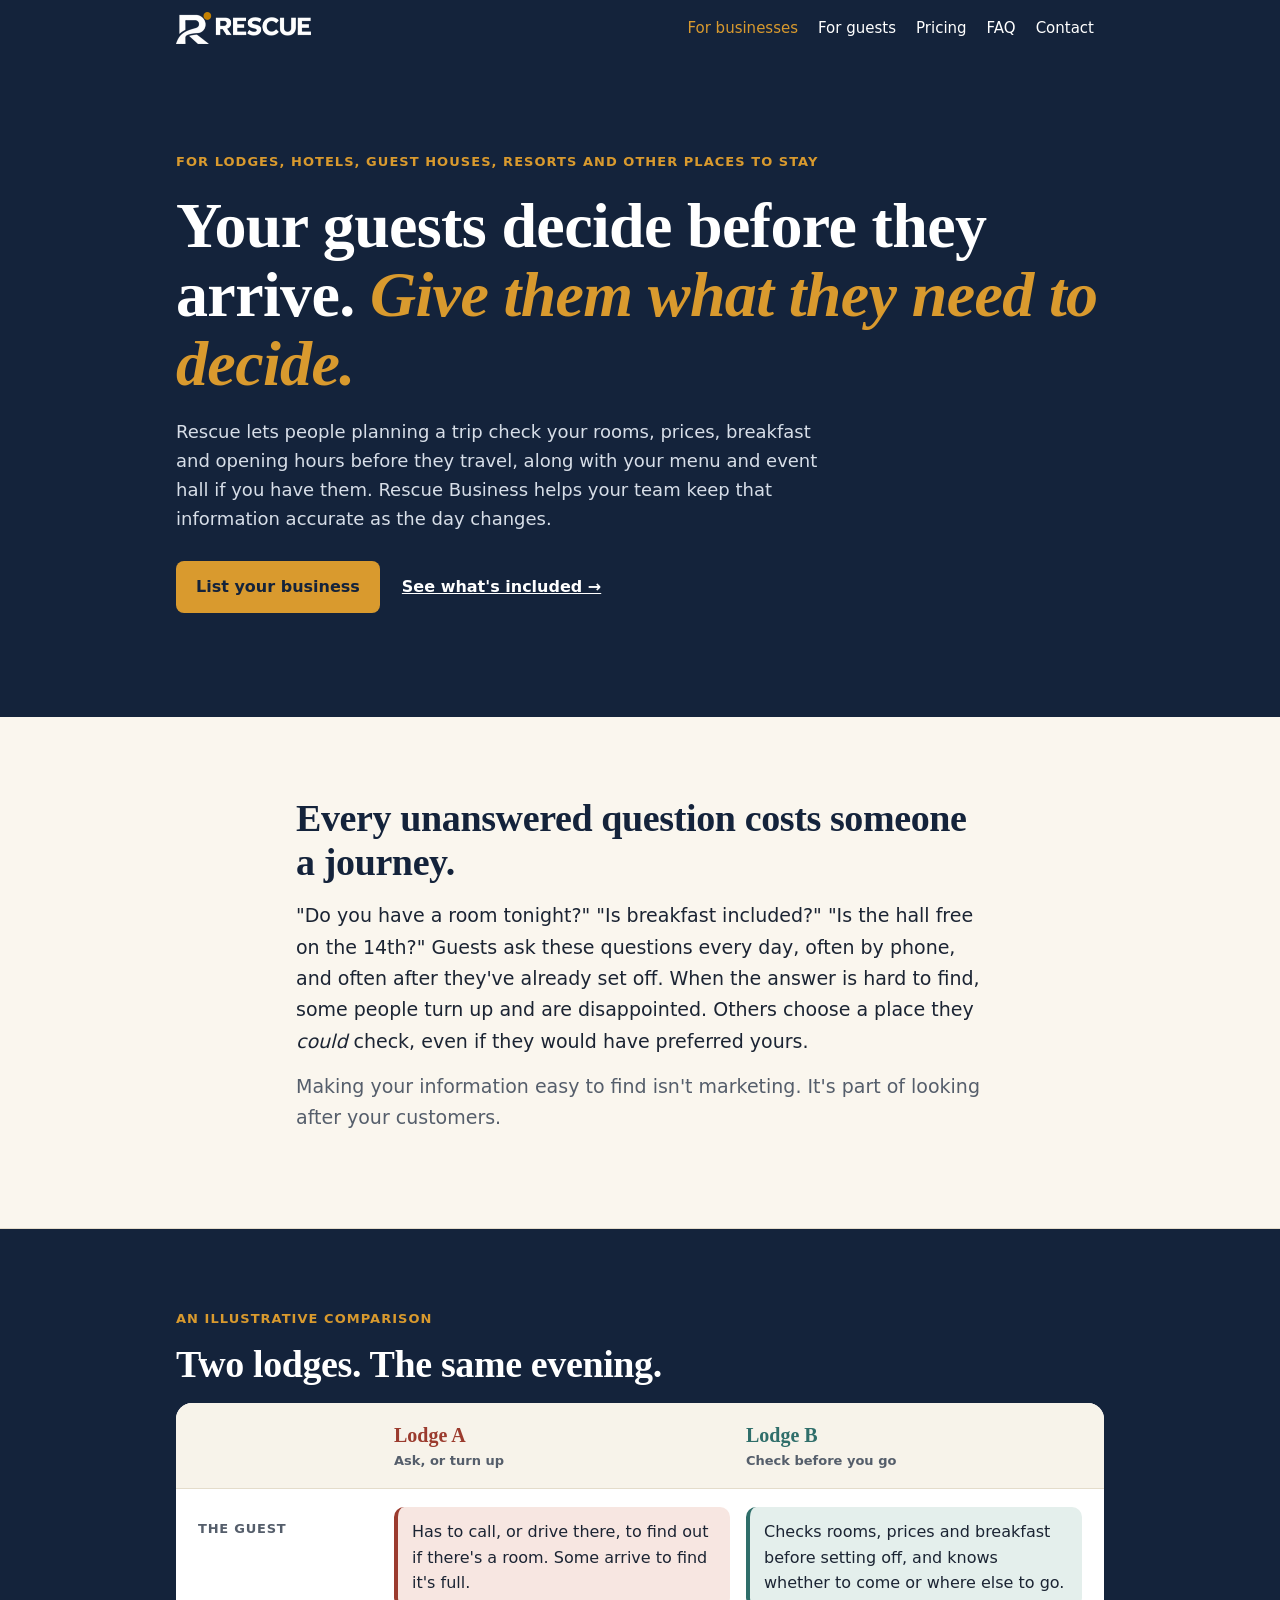
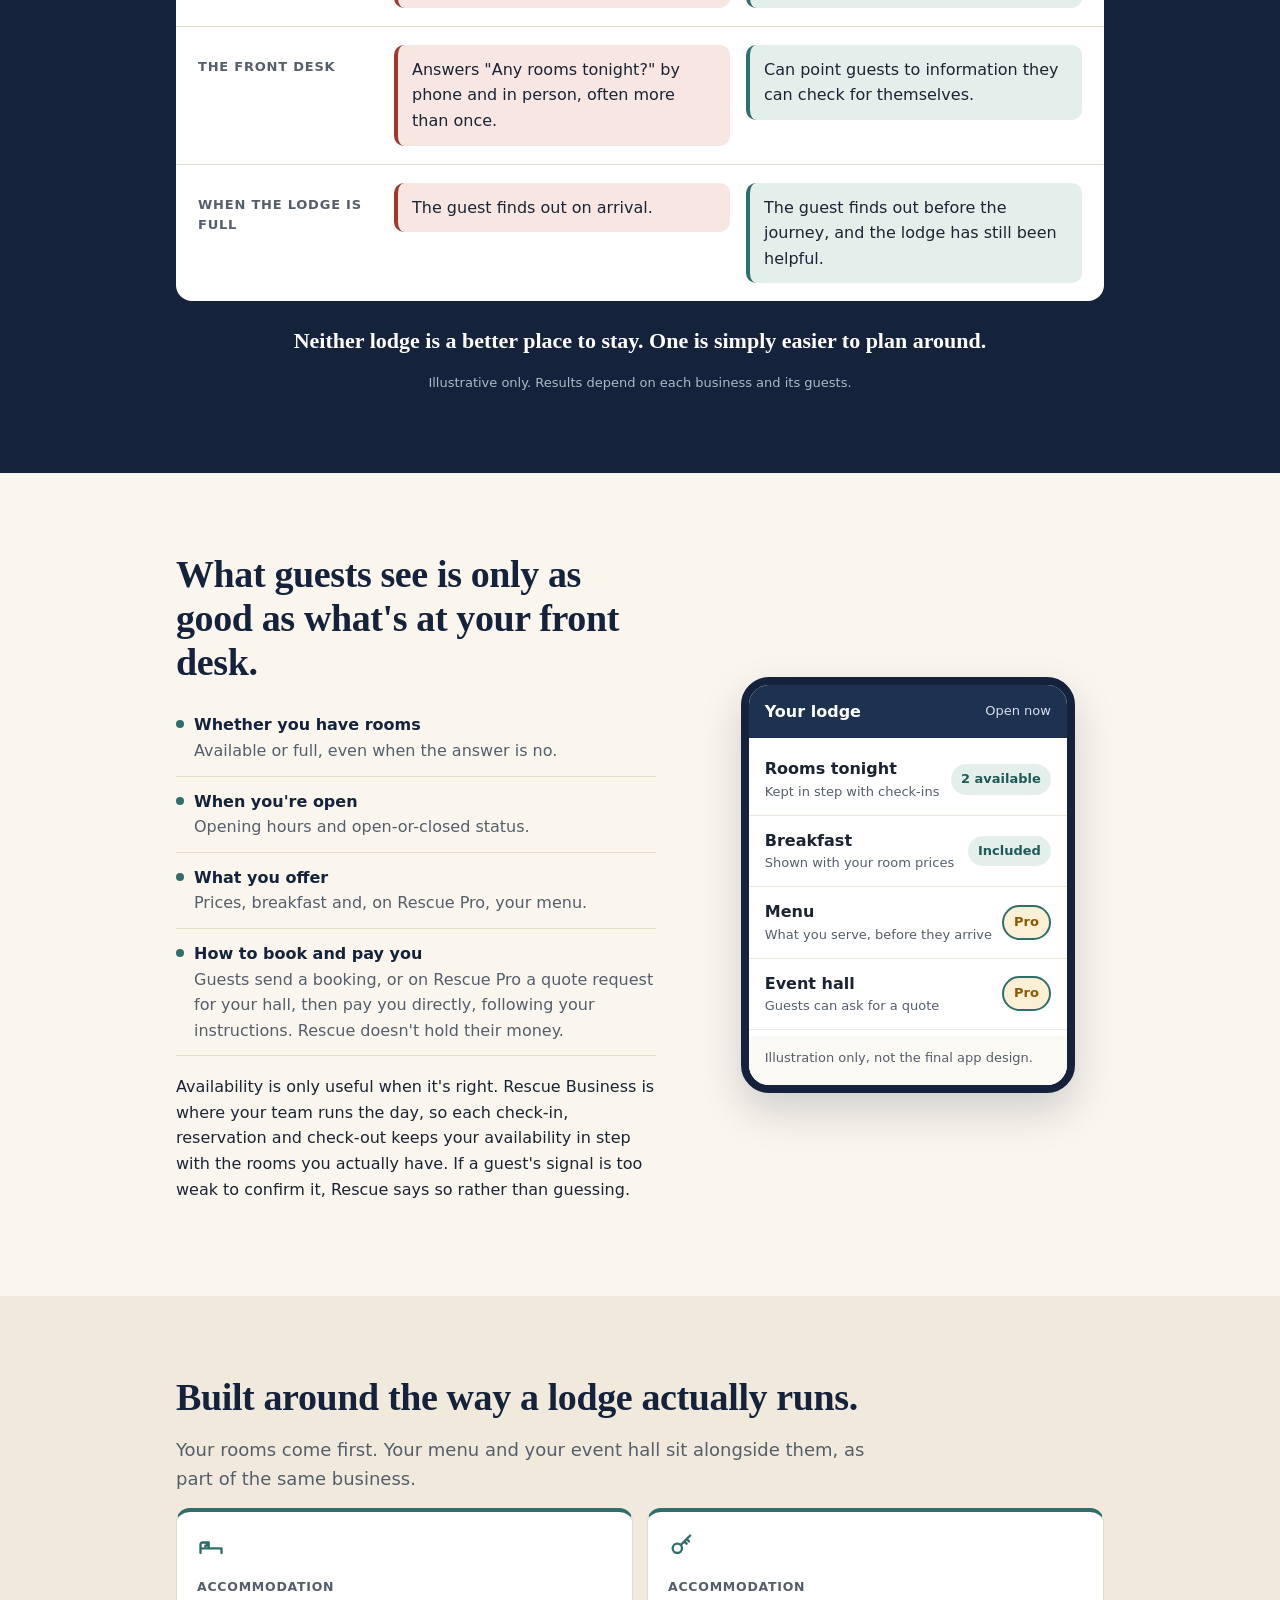
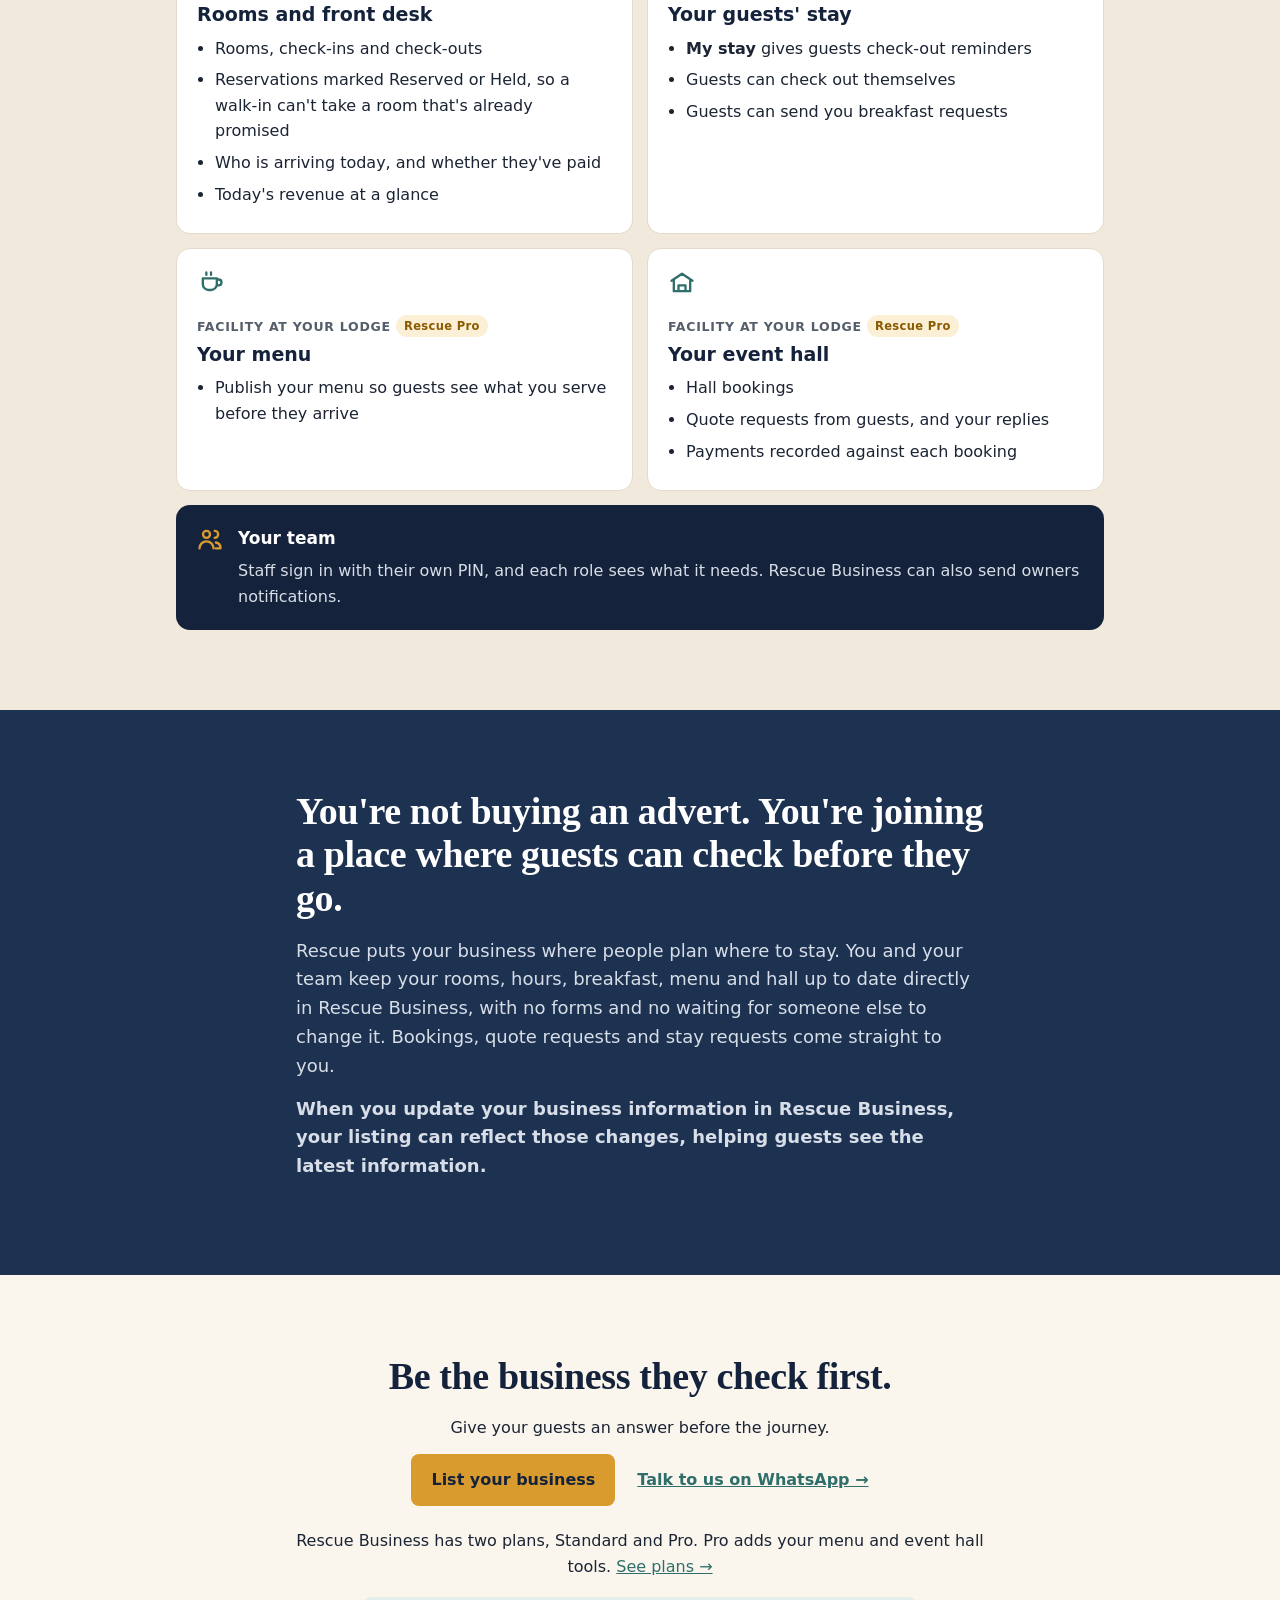
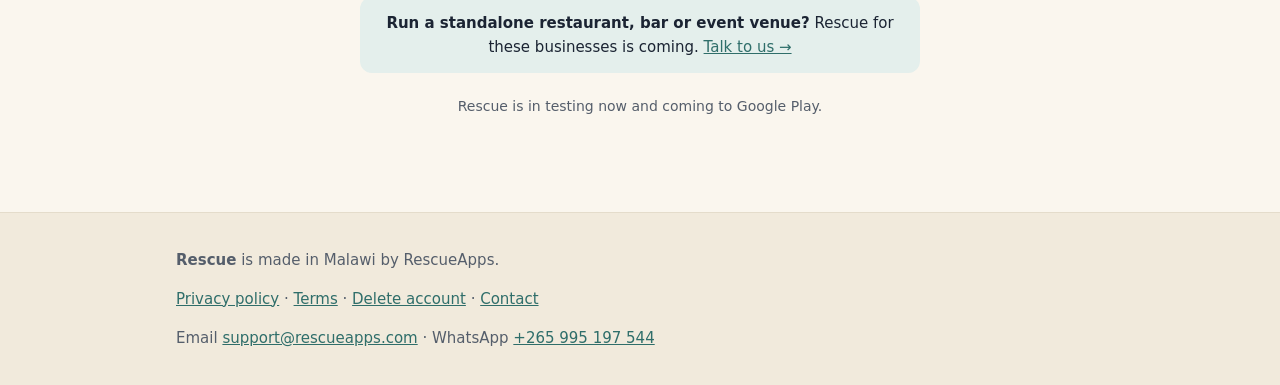
==== businesses/index.html @ adef411a "Rescue website v1" ====
<!doctype html>
<html lang="en">
<head>
<meta charset="utf-8">
<meta name="viewport" content="width=device-width, initial-scale=1">
<title>Rescue Business – For lodges, hotels and places to stay</title>
<meta name="description" content="Let guests check your rooms, prices and breakfast before they travel, and keep it accurate with Rescue Business. For lodges, hotels, guest houses and other places to stay in Malawi.">
<link rel="canonical" href="https://rescueapps.com/businesses/">
<meta name="theme-color" content="#14233B">
<meta property="og:type" content="website">
<meta property="og:site_name" content="Rescue">
<meta property="og:title" content="Rescue Business – For lodges, hotels and places to stay">
<meta property="og:description" content="Let guests check your rooms, prices and breakfast before they travel, and keep it accurate with Rescue Business. For lodges, hotels, guest houses and other places to stay in Malawi.">
<meta property="og:url" content="https://rescueapps.com/businesses/">
<meta property="og:image" content="https://rescueapps.com/assets/og.png">
<link rel="icon" href="/assets/favicon.png" type="image/png" sizes="64x64">
<link rel="apple-touch-icon" href="/assets/apple-touch-icon.png">
<link rel="stylesheet" href="/assets/site.css">
<link rel="stylesheet" href="/assets/home.css">
<link rel="stylesheet" href="/assets/biz.css">
<link rel="stylesheet" href="/assets/pages.css">
<script type="application/ld+json">{"@context":"https://schema.org","@type":"SoftwareApplication","name":"Rescue Business","operatingSystem":"Android","applicationCategory":"BusinessApplication","description":"Run rooms, reservations, restaurant, bar and event bookings for a hospitality business in Malawi.","offers":[{"@type":"Offer","name":"Rescue Standard (Malawi)","price":"60000","priceCurrency":"MWK"},{"@type":"Offer","name":"Rescue Pro (Malawi)","price":"100000","priceCurrency":"MWK"},{"@type":"Offer","name":"Rescue Standard (outside Malawi)","price":"25","priceCurrency":"USD"},{"@type":"Offer","name":"Rescue Pro (outside Malawi)","price":"40","priceCurrency":"USD"}],"publisher":{"@type":"Organization","name":"RescueApps"}}</script>
</head>
<body>
<a class="skip" href="#main">Skip to content</a>
<header class="top"><div class="wrap bar">
<a class="brand" href="/"><img src="/assets/logo-header.webp" width="135" height="32" alt="Rescue – Know before you go"></a>
<nav class="dnav" aria-label="Main"><a href="/businesses/" aria-current="page">For businesses</a><a href="/guests/">For guests</a><a href="/pricing/">Pricing</a><a href="/faq/">FAQ</a><a href="/contact/">Contact</a></nav><details class="menu"><summary>Menu</summary><nav aria-label="Main menu"><a href="/businesses/" aria-current="page">For businesses</a><a href="/guests/">For guests</a><a href="/pricing/">Pricing</a><a href="/faq/">FAQ</a><a href="/contact/">Contact</a></nav></details>
</div></header>
<main id="main">
<section class="x-hero"><div class="wrap">
<p class="x-eyebrow">For lodges, hotels, guest houses, resorts and other places to stay</p>
<h1>Your guests decide before they arrive. <em>Give them what they need to decide.</em></h1>
<p class="x-lead">Rescue lets people planning a trip check your rooms, prices, breakfast and opening hours before they travel, along with your menu and event hall if you have them. Rescue Business helps your team keep that information accurate as the day changes.</p>
<div class="x-ctas"><a class="xb" href="https://wa.me/265995197544?text=Hi%20Rescue%2C%20I%27d%20like%20to%20list%20my%20business.">List your business</a><a class="xl light" href="#run">See what's included →</a></div>
</div></section>

<section class="x-scene"><div class="wrap narrow">
<h2>Every unanswered question costs someone a journey.</h2>
<p>"Do you have a room tonight?" "Is breakfast included?" "Is the hall free on the 14th?" Guests ask these questions every day, often by phone, and often after they've already set off. When the answer is hard to find, some people turn up and are disappointed. Others choose a place they <em>could</em> check, even if they would have preferred yours.</p>
<p class="x-soft">Making your information easy to find isn't marketing. It's part of looking after your customers.</p>
</div></section>

<section class="x-compare b-two"><div class="wrap">
<p class="x-label">An illustrative comparison</p>
<h2>Two lodges. The same evening.</h2>
<div class="b-grid" role="table" aria-label="Comparison of two lodges">
<div class="b-head" role="row"><span role="columnheader"></span><span role="columnheader" class="bad-h">Lodge A<small>Ask, or turn up</small></span><span role="columnheader" class="good-h">Lodge B<small>Check before you go</small></span></div>
<div class="b-row" role="row"><b role="rowheader">The guest</b><p role="cell" class="bad-c">Has to call, or drive there, to find out if there's a room. Some arrive to find it's full.</p><p role="cell" class="good-c">Checks rooms, prices and breakfast before setting off, and knows whether to come or where else to go.</p></div>
<div class="b-row" role="row"><b role="rowheader">The front desk</b><p role="cell" class="bad-c">Answers "Any rooms tonight?" by phone and in person, often more than once.</p><p role="cell" class="good-c">Can point guests to information they can check for themselves.</p></div>
<div class="b-row" role="row"><b role="rowheader">When the lodge is full</b><p role="cell" class="bad-c">The guest finds out on arrival.</p><p role="cell" class="good-c">The guest finds out before the journey, and the lodge has still been helpful.</p></div>
</div>
<p class="x-close">Neither lodge is a better place to stay. One is simply easier to plan around.</p>
<p class="b-fine">Illustrative only. Results depend on each business and its guests.</p>
</div></section>

<section class="x-belief"><div class="wrap x-split">
<div>
<h2>What guests see is only as good as what's at your front desk.</h2>
<ul class="b-see">
<li><b>Whether you have rooms</b>Available or full, even when the answer is no.</li>
<li><b>When you're open</b>Opening hours and open-or-closed status.</li>
<li><b>What you offer</b>Prices, breakfast and, on Rescue Pro, your menu.</li>
<li><b>How to book and pay you</b>Guests send a booking, or on Rescue Pro a quote request for your hall, then pay you directly, following your instructions. Rescue doesn't hold their money.</li>
</ul>
<p>Availability is only useful when it's right. Rescue Business is where your team runs the day, so each check-in, reservation and check-out keeps your availability in step with the rooms you actually have. If a guest's signal is too weak to confirm it, Rescue says so rather than guessing.</p>
</div>
<figure class="x-phone" aria-label="Illustration of a lodge listing in the Rescue app">
<div class="ph-bar"><span>Your lodge</span><span class="ph-date">Open now</span></div>
<ul>
<li><div><b>Rooms tonight</b><small>Kept in step with check-ins</small></div><span class="chip ok">2 available</span></li>
<li><div><b>Breakfast</b><small>Shown with your room prices</small></div><span class="chip ok">Included</span></li>
<li><div><b>Menu</b><small>What you serve, before they arrive</small></div><span class="chip pro">Pro</span></li>
<li><div><b>Event hall</b><small>Guests can ask for a quote</small></div><span class="chip pro">Pro</span></li>
</ul>
<figcaption>Illustration only, not the final app design.</figcaption>
</figure>
</div></section>

<section class="b-run" id="run"><div class="wrap">
<h2>Built around the way a lodge actually runs.</h2>
<p class="b-intro">Your rooms come first. Your menu and your event hall sit alongside them, as part of the same business.</p>
<div class="b-cards">
<article class="b-card core"><svg class="ic" viewBox="0 0 24 24" aria-hidden="true"><path d="M3 18v-7a2 2 0 0 1 2-2h5v5h11v4M3 14h18M7 12a1.5 1.5 0 1 0 0-3"/></svg><p class="b-kind">Accommodation</p><h3>Rooms and front desk</h3><ul>
<li>Rooms, check-ins and check-outs</li>
<li>Reservations marked Reserved or Held, so a walk-in can't take a room that's already promised</li>
<li>Who is arriving today, and whether they've paid</li>
<li>Today's revenue at a glance</li></ul></article>
<article class="b-card core"><svg class="ic" viewBox="0 0 24 24" aria-hidden="true"><circle cx="8" cy="14" r="4"/><path d="m11 11 8-8M16 6l2 2M14 8l2 2"/></svg><p class="b-kind">Accommodation</p><h3>Your guests' stay</h3><ul>
<li><b>My stay</b> gives guests check-out reminders</li>
<li>Guests can check out themselves</li>
<li>Guests can send you breakfast requests</li></ul></article>
<article class="b-card"><svg class="ic" viewBox="0 0 24 24" aria-hidden="true"><path d="M5 8h12v5a5 5 0 0 1-5 5h-2a5 5 0 0 1-5-5zM17 9h1.5a2.5 2.5 0 0 1 0 5H17M8 3v2M12 3v2"/></svg><p class="b-kind">Facility at your lodge <span class="pro-tag">Rescue Pro</span></p><h3>Your menu</h3><ul>
<li>Publish your menu so guests see what you serve before they arrive</li></ul></article>
<article class="b-card"><svg class="ic" viewBox="0 0 24 24" aria-hidden="true"><path d="M3 10 12 4l9 6M5 10v9h14v-9M9 19v-5h6v5"/></svg><p class="b-kind">Facility at your lodge <span class="pro-tag">Rescue Pro</span></p><h3>Your event hall</h3><ul>
<li>Hall bookings</li>
<li>Quote requests from guests, and your replies</li>
<li>Payments recorded against each booking</li></ul></article>
</div>
<div class="b-team"><svg class="ic" viewBox="0 0 24 24" aria-hidden="true"><circle cx="9" cy="8" r="3"/><path d="M3 20a6 6 0 0 1 12 0M16 11a3 3 0 1 0 0-6M17 20h4a5 5 0 0 0-4-5"/></svg><div><h3>Your team</h3><p>Staff sign in with their own PIN, and each role sees what it needs. Rescue Business can also send owners notifications.</p></div></div>
</div></section>

<section class="x-opp"><div class="wrap narrow">
<h2>You're not buying an advert. You're joining a place where guests can check before they go.</h2>
<p>Rescue puts your business where people plan where to stay. You and your team keep your rooms, hours, breakfast, menu and hall up to date directly in Rescue Business, with no forms and no waiting for someone else to change it. Bookings, quote requests and stay requests come straight to you.</p>
<p><strong>When you update your business information in Rescue Business, your listing can reflect those changes, helping guests see the latest information.</strong></p>
</div></section>

<section class="x-end"><div class="wrap narrow">
<h2>Be the business they check first.</h2>
<p>Give your guests an answer before the journey.</p>
<div class="x-ctas"><a class="xb" href="https://wa.me/265995197544?text=Hi%20Rescue%2C%20I%27d%20like%20to%20list%20my%20business.">List your business</a><a class="xl light" href="https://wa.me/265995197544">Talk to us on WhatsApp →</a></div>
<p class="b-plans">Rescue Business has two plans, Standard and Pro. Pro adds your menu and event hall tools. <a href="/pricing/">See plans →</a></p>
<p class="b-future"><strong>Run a standalone restaurant, bar or event venue?</strong> Rescue for these businesses is coming. <a href="https://wa.me/265995197544">Talk to us →</a></p>
<p class="x-status">Rescue is in testing now and coming to Google Play.</p>
</div></section>
</main>
<footer class="foot"><div class="wrap">
<p><strong>Rescue</strong> is made in Malawi by RescueApps.</p>
<p><a href="/privacy-policy">Privacy policy</a> · <a href="/terms/">Terms</a> · <a href="/delete-account">Delete account</a> · <a href="/contact/">Contact</a></p>
<p>Email <a href="mailto:support@rescueapps.com">support@rescueapps.com</a> · WhatsApp <a href="https://wa.me/265995197544">+265 995 197 544</a></p>
</div></footer>
</body>
</html>
---- assets/site.css ----
:root{--dark:#14233B;--green:#2F6E6A;--lime:#D99A2E;--text:#1B2433;--muted:#555E6B;--bg:#FAF6EE;--card:#fff;--border:#E4DCCB;--tint:#E4EFEC}
*{box-sizing:border-box}
body{margin:0;background:var(--bg);color:var(--text);font:16px/1.6 system-ui,-apple-system,"Segoe UI",Roboto,sans-serif}
a{color:var(--green)}
a:focus-visible,summary:focus-visible,.btn:focus-visible{outline:3px solid var(--lime);outline-offset:2px}
.wrap{max-width:960px;margin:0 auto;padding:0 16px}
.skip{position:absolute;left:-999px}.skip:focus{left:8px;top:8px;background:#fff;padding:8px;z-index:9}
.top{background:var(--dark);color:#fff}
.bar{display:flex;align-items:center;justify-content:space-between;min-height:56px;gap:12px}
.brand{display:flex;align-items:center;gap:8px;color:#fff;text-decoration:none;font-weight:700;font-size:20px}
.logo{width:32px;height:32px}
.menu summary{cursor:pointer;color:#fff;padding:8px 12px;border:1px solid #2E5552;border-radius:8px;list-style:none}
.menu summary::-webkit-details-marker{display:none}
.menu nav{position:absolute;right:16px;left:16px;background:var(--dark);padding:8px 0 16px;z-index:5}
.menu nav a{display:block;color:#fff;padding:10px 16px;text-decoration:none}
.menu nav a[aria-current]{color:var(--lime)}
.dnav{display:none}.dnav a{color:#fff;padding:8px 10px;font-size:15px;text-decoration:none}.dnav a[aria-current]{color:var(--lime)}
@media(min-width:760px){.menu{display:none}.dnav{display:flex}}
.hero{background:var(--dark);color:#fff;padding:40px 0 48px}
.hero.sm{padding:28px 0 32px}
.hero h1{margin:0 0 12px;font-size:30px;line-height:1.2}
.lead{color:#D2E8DE;font-size:18px;margin:0 0 20px;max-width:40em}
.hero .note{color:#B9D6CB}
.ctas{display:flex;flex-wrap:wrap;gap:12px}
.btn{display:inline-block;background:var(--lime);color:var(--dark);font-weight:700;padding:12px 18px;border-radius:10px;text-decoration:none;min-height:44px}
.btn.alt{background:#fff;color:var(--dark)}
section.wrap{padding-top:28px;padding-bottom:8px}
h2{color:var(--dark);font-size:22px;margin:0 0 10px}
h3{margin:8px 0 4px;font-size:17px}
.two,.grid{display:grid;gap:16px}
@media(min-width:760px){.two{grid-template-columns:1fr 1fr}.grid{grid-template-columns:repeat(3,1fr)}.hero h1{font-size:40px}}
.panel,.card,.biz{background:var(--card);border:1px solid var(--border);border-radius:16px;padding:20px}
.card p{margin:0;color:var(--muted)}
.ic{width:28px;height:28px;fill:none;stroke:var(--green);stroke-width:2;stroke-linecap:round;stroke-linejoin:round;flex:none}
.ticks{list-style:none;padding:0}.ticks li{display:flex;gap:8px;margin:8px 0}.ticks .ic{width:20px;height:20px;margin-top:3px}
.biz{display:flex;gap:14px;margin-bottom:16px}.biz ul{margin:0;padding-left:18px}
.steps{padding-left:20px}.steps li{margin:10px 0}
.price{font-size:30px;font-weight:800;color:var(--dark);margin:0}.price span{font-size:16px;font-weight:400;color:var(--muted)}
.pro{border:2px solid var(--green)}
.note{color:var(--muted);font-size:15px}
.warn{background:#FFF4DC;border:1px solid #E9C46A;color:#6B4200;padding:12px;border-radius:10px}
.faq details{background:#fff;border:1px solid var(--border);border-radius:12px;padding:14px 16px;margin-bottom:10px}
.faq summary{cursor:pointer;font-weight:600}
.prose{max-width:760px}
.foot{margin-top:40px;background:#fff;border-top:1px solid var(--border);padding:20px 0;font-size:15px;color:var(--muted)}
main section.wrap .btn.alt,.panel .btn.alt{background:var(--dark);color:#fff}
---- assets/home.css ----
/* Homepage only: navy / ivory / muted teal / amber */
:root{--navy:#14233B;--navy2:#1D3150;--ivory:#FAF6EE;--sand:#F1EADC;--teal:#2F6E6A;--tealbg:#E4EFEC;--amber:#D99A2E;--amberText:#8A5A00;--ink:#1B2433;--soft:#555E6B;--line:#E4DCCB;--red:#9B3B2E;--redbg:#F7E6E1}
body{background:var(--ivory);color:var(--ink)}
.top{background:var(--navy)}
.logo rect{fill:var(--navy2)}.logo circle{fill:var(--amber)}
.dnav a[aria-current],.menu nav a[aria-current]{color:var(--amber)}
.menu nav{background:var(--navy)}
.menu summary{border-color:#3A4D6B}
a{color:var(--teal)}
a:focus-visible,.xb:focus-visible,summary:focus-visible{outline:3px solid var(--amber);outline-offset:2px}
.x-hero h1,main h2,.x-belief blockquote{font-family:"Iowan Old Style","Palatino Linotype",Palatino,Georgia,"Times New Roman",serif;font-weight:700;letter-spacing:-.01em}
.narrow{max-width:720px}
section[class^="x-"]{padding:52px 0}
main h2{font-size:clamp(26px,6.4vw,38px);line-height:1.15;color:var(--navy);margin:0 0 16px}
main h3{font-size:17px;margin:0 0 6px;color:var(--navy)}
main p{margin:0 0 14px}
.x-hero{background:var(--navy);color:#fff;padding:56px 0 64px!important}
.x-eyebrow{color:var(--amber);font-size:13px;font-weight:700;letter-spacing:.08em;text-transform:uppercase;margin:0 0 18px!important}
.x-hero h1{font-size:clamp(32px,8.6vw,60px);line-height:1.08;margin:0 0 20px;max-width:15em}
.x-lead{font-size:18px;color:#D7DEE8;max-width:36em;margin-bottom:28px!important}
.x-ctas{display:flex;flex-wrap:wrap;align-items:center;gap:14px 22px}
.xb{display:inline-block;background:var(--amber);color:var(--navy);font-weight:700;padding:13px 20px;border-radius:8px;text-decoration:none;min-height:46px}
.xb.ghost{background:transparent;color:var(--navy);border:1.5px solid var(--navy)}
.xl{font-weight:600}.xl.light{color:#fff}
.x-scene{border-bottom:1px solid var(--line)}
.x-scene p{font-size:19px;line-height:1.65}
.x-soft{color:var(--soft)}
.x-label{font-size:13px;font-weight:700;letter-spacing:.08em;text-transform:uppercase;color:var(--amberText)}
.x-label.light{color:var(--amber)}
.x-compare{background:var(--sand)}
.x-cols{display:grid;gap:16px;margin-top:8px}
.x-col{background:#fff;border-radius:14px;padding:22px;border-top:5px solid}
.x-col.bad{border-color:var(--red)}.x-col.good{border-color:var(--teal)}
.x-col h3{font-size:19px;margin-bottom:12px}
.x-col ol{list-style:none;margin:0 0 14px;padding:0 0 0 14px;border-left:2px dashed var(--line)}
.x-col li{position:relative;margin:0 0 14px;padding-left:12px}
.x-col li::before{content:"";position:absolute;left:-21px;top:6px;width:12px;height:12px;border-radius:50%;background:#fff;border:2px solid}
.bad li::before{border-color:var(--red)}.good li::before{border-color:var(--teal);background:var(--teal)}
.x-col li b{display:block;font-size:13px;letter-spacing:.04em;text-transform:uppercase;color:var(--soft)}
.x-out{margin:0!important;padding:12px 14px;border-radius:8px;font-weight:600}
.bad .x-out{background:var(--redbg);color:#6E2A20}.good .x-out{background:var(--tealbg);color:#1F4C49}
.x-close{margin-top:22px!important;font-size:19px;font-weight:600;color:var(--navy);text-align:center}
.x-split{display:grid;gap:32px;align-items:center}
.x-belief blockquote{margin:22px 0 0;padding-left:18px;border-left:4px solid var(--amber);font-size:23px;line-height:1.3;color:var(--navy)}
.ok .st{color:#1F5A56}.full .st{color:var(--red)}
.x-opp{background:var(--navy2);color:#fff}
.x-opp h2{color:#fff}.x-opp p{color:#D7DEE8;font-size:18px}
.x-grid{display:grid;gap:14px}
.x-grid>div{background:#fff;border:1px solid var(--line);border-radius:12px;padding:20px}
.x-grid p{color:var(--soft);margin:0}
.x-note{font-size:14px;color:var(--soft);margin-top:16px!important}
.x-beyond{background:var(--sand)}
.x-biz{background:var(--navy);color:#fff}
.x-biz h2{color:#fff}.x-biz p{color:#D7DEE8}
.x-list{list-style:none;margin:0;padding:0;border-top:1px solid #33476A}
.x-list li{padding:14px 0 14px 28px;border-bottom:1px solid #33476A;position:relative;color:#EEF1F6}
.x-list li::before{content:"";position:absolute;left:4px;top:21px;width:10px;height:10px;border-radius:2px;background:var(--amber)}
.x-trav{background:var(--tealbg);padding:36px 0!important}
.x-trav h2{font-size:26px}
.x-row{display:grid;gap:12px;align-items:center}
.x-end{text-align:center}
.x-end .x-ctas{justify-content:center}.x-end .xl{color:var(--teal)}
.x-status{margin-top:22px!important;font-size:14px;color:var(--soft)}
.foot{background:var(--sand);border-color:var(--line);margin-top:0}
@media(min-width:760px){
 .x-hero{padding:96px 0 104px!important}
 section[class^="x-"]{padding:80px 0}
 .x-cols{grid-template-columns:1fr 1fr;gap:24px}
 .x-split{grid-template-columns:1.1fr .9fr;gap:56px}
 .x-grid{grid-template-columns:repeat(2,1fr)}
 .x-grid.three{grid-template-columns:repeat(3,1fr)}
 .x-row{grid-template-columns:1fr auto;gap:40px}
 .x-biz .x-split{align-items:start}
}
.x-hero h1 em{font-style:italic;color:var(--amber)}
@media(min-width:760px){.x-hero h1{font-size:64px}}
/* comparison: high-contrast stage */
.x-compare{background:var(--navy)!important;color:#fff}
.x-compare h2{color:#fff}.x-compare .x-label{color:var(--amber)}
.x-col{border-top:0;padding:0;overflow:hidden;color:var(--ink)}
.x-col>h3,.x-col>ol,.x-col>.x-out{margin-left:22px;margin-right:22px}
.x-col>.x-out{margin-bottom:22px!important}
.x-route{padding:18px 22px 12px;margin-bottom:16px}
.bad .x-route{background:#F3DCD5;color:var(--red)}.good .x-route{background:#D3E7E3;color:var(--teal)}
.x-route svg{display:block;width:100%;height:auto;max-height:70px}
.x-route span{display:block;margin-top:6px;font-weight:800;font-size:15px}
.pf{fill:#fff;stroke:var(--red);stroke-width:3}.po{fill:currentColor}.ps{fill:var(--navy)}
.x-col h3{font-size:21px}
.x-close{color:#fff!important;font-family:"Iowan Old Style","Palatino Linotype",Palatino,Georgia,serif;font-size:22px!important}
/* app-like availability mock */
.x-phone{margin:0 auto;max-width:340px;background:#fff;border:8px solid var(--navy);border-radius:28px;overflow:hidden;box-shadow:0 18px 40px rgba(20,35,59,.18)}
.ph-bar{display:flex;justify-content:space-between;align-items:center;background:var(--navy2);color:#fff;padding:14px 16px;font-weight:700}
.ph-date{font-weight:500;font-size:13px;color:#D7DEE8}
.x-phone ul{list-style:none;margin:0;padding:6px 0}
.x-phone li{display:flex;justify-content:space-between;align-items:center;gap:10px;padding:12px 16px;border-bottom:1px solid #EEE8DC}
.x-phone li small{display:block;color:var(--soft);font-size:13px}
.chip{flex:none;font-size:13px;font-weight:700;padding:5px 10px;border-radius:99px}
.chip.ok{background:var(--tealbg);color:#1F5A56}.chip.full{background:var(--redbg);color:#7E2E23}.chip.chk{background:#F4EEDD;color:var(--amberText)}
.x-phone figcaption{padding:12px 16px 16px;font-size:13px;color:var(--soft);background:#FBF9F4}
@media(max-width:420px){.x-ctas .xb{width:100%;text-align:center}}
@media(max-width:520px){.x-phone{border-width:6px;border-radius:22px}.ph-bar{padding:10px 14px;font-size:15px}.x-phone ul{padding:2px 0}.x-phone li{padding:8px 14px}.x-phone li b{font-size:15px}.x-phone li small{font-size:12.5px}.chip{font-size:12.5px;padding:4px 9px}.x-phone figcaption{padding:10px 14px 12px}}
.x-list .pro-tag{background:#FBEFD6;color:#8A5A00;display:inline-block;font-size:11.5px;font-weight:800;padding:2px 8px;border-radius:99px;margin-left:4px}
---- assets/biz.css ----
/* Businesses page (loads after home.css) */
.b-grid{background:#fff;border-radius:16px;overflow:hidden;color:var(--ink)}
.b-head{display:none}
.b-row{padding:18px;border-top:1px solid var(--line)}
.b-row:first-of-type{border-top:0}
.b-row>b{display:block;font-size:13px;letter-spacing:.06em;text-transform:uppercase;color:var(--soft);margin-bottom:10px}
.b-row p{margin:0 0 10px;padding:12px 14px;border-radius:10px;border-left:4px solid}
.b-row p::before{display:block;font-size:12px;font-weight:800;letter-spacing:.05em;text-transform:uppercase;margin-bottom:4px}
.bad-c{background:var(--redbg);border-color:var(--red)!important}.bad-c::before{content:"Lodge A";color:var(--red)}
.good-c{background:var(--tealbg);border-color:var(--teal)!important}.good-c::before{content:"Lodge B";color:var(--teal)}
.b-fine{text-align:center;font-size:13px;color:#AEB8C7;margin:0!important}
.b-see{list-style:none;padding:0;margin:0 0 18px}
.b-see li{padding:12px 0 12px 18px;border-bottom:1px solid var(--line);position:relative;color:var(--soft)}
.b-see li::before{content:"";position:absolute;left:0;top:20px;width:8px;height:8px;border-radius:50%;background:var(--teal)}
.b-see b{display:block;color:var(--navy)}
.chip.pro,.pro-tag{background:#FBEFD6;color:var(--amberText)}
.pro-tag{display:inline-block;font-size:11.5px;font-weight:800;letter-spacing:.03em;padding:2px 8px;border-radius:99px;vertical-align:1px;white-space:nowrap;text-transform:none}
.b-run{background:var(--sand);padding:52px 0}
.b-intro{color:var(--soft);font-size:18px;max-width:40em}
.b-cards{display:grid;gap:14px;margin-top:8px}
.b-card{background:#fff;border:1px solid var(--line);border-radius:14px;padding:20px}
.b-card.core{border-top:4px solid var(--teal)}
.b-card .ic{stroke:var(--teal)}
.b-kind{font-size:12.5px;font-weight:700;letter-spacing:.06em;text-transform:uppercase;color:var(--soft);margin:10px 0 2px!important}
.b-card h3{font-size:19px}
.b-card ul{margin:0;padding-left:18px}.b-card li{margin:6px 0}
.b-team{display:flex;gap:14px;margin-top:14px;background:var(--navy);color:#fff;border-radius:14px;padding:20px}
.b-team h3{color:#fff}.b-team p{color:#D7DEE8;margin:0}.b-team .ic{stroke:var(--amber)}
.b-plans{margin-top:22px!important}
.b-future{background:var(--tealbg);border-radius:12px;padding:14px 16px;max-width:560px;margin:18px auto 0!important;font-size:15px}
@media(min-width:760px){
 .b-run{padding:80px 0}
 .b-head{display:grid;grid-template-columns:180px 1fr 1fr;gap:16px;padding:16px 22px;background:#F7F3EA}
 .b-head span{font-family:"Iowan Old Style","Palatino Linotype",Palatino,Georgia,serif;font-weight:700;font-size:20px}
 .b-head small{display:block;font-family:system-ui,sans-serif;font-size:13px;font-weight:600;color:var(--soft)}
 .bad-h{color:var(--red)}.good-h{color:var(--teal)}
 .b-row{display:grid;grid-template-columns:180px 1fr 1fr;gap:16px;padding:18px 22px;align-items:start}
 .b-row>b{margin:12px 0 0}
 .b-row p{margin:0}.b-row p::before{display:none}
 .b-cards{grid-template-columns:1fr 1fr}
}
---- assets/pages.css ----
/* Guests, Pricing, FAQ, Contact, Terms (loads after home.css + biz.css) */
.g-steps{background:var(--sand);padding:52px 0}
.g-list{list-style:none;margin:8px 0 0;padding:0;display:grid;gap:14px}
.g-list li{display:flex;gap:16px;background:#fff;border:1px solid var(--line);border-radius:14px;padding:20px}
.g-list span{flex:none;width:40px;height:40px;border-radius:50%;background:var(--navy);color:var(--amber);font-weight:800;display:grid;place-items:center;font-family:Georgia,serif;font-size:18px}
.g-list p{color:var(--soft);margin:0}
.p-plans,.f-wrap,.c-wrap{padding:52px 0}
.p-cards,.c-cards{display:grid;gap:16px}
.p-card,.c-card{background:#fff;border:1px solid var(--line);border-radius:16px;padding:24px}
.p-card.pro{border:2px solid var(--amber);box-shadow:0 12px 30px rgba(20,35,59,.08)}
.p-card h2,.c-card h2{margin:4px 0 8px}
.p-price{font-family:"Iowan Old Style","Palatino Linotype",Palatino,Georgia,serif;font-size:34px;font-weight:700;color:var(--navy);margin:0 0 8px!important}
.p-price span{font-family:system-ui,sans-serif;font-size:15px;font-weight:500;color:var(--soft)}
.p-card ul{padding-left:18px;margin:12px 0 20px}.p-card li{margin:6px 0}
.p-h{margin-top:48px!important}
.p-tablewrap{overflow-x:auto;background:#fff;border:1px solid var(--line);border-radius:14px}
.p-table{width:100%;border-collapse:collapse;font-size:15px}
.p-table th,.p-table td{padding:12px 14px;border-bottom:1px solid var(--line);text-align:center}
.p-table th[scope=row],.p-table thead th:first-child{text-align:left;font-weight:500}
.p-table thead th{background:var(--navy);color:#fff;font-weight:700}
.p-table tr:last-child>*{border-bottom:0}
.yes{color:var(--teal);font-weight:800;font-size:18px}.no{color:#9AA2AD}
.f-cols{display:grid;gap:32px}
.f-cols h2{font-size:26px}
.faq details{background:#fff;border:1px solid var(--line);border-radius:12px;padding:14px 16px;margin-bottom:10px}
.faq summary{cursor:pointer;font-weight:600;color:var(--navy)}
.faq details p{margin:10px 0 0;color:var(--soft)}
.c-card p{color:var(--soft)}
.c-list{margin:24px 0 0;background:#fff;border:1px solid var(--line);border-radius:14px;padding:4px 20px}
.c-list div{padding:14px 0;border-bottom:1px solid var(--line)}.c-list div:last-child{border:0}
.c-list dt{font-size:13px;font-weight:700;letter-spacing:.06em;text-transform:uppercase;color:var(--soft)}
.c-list dd{margin:4px 0 0;font-size:17px}
/* legacy page bits (Terms, 404) in the new system */
.hero{background:var(--navy)!important}.hero h1{font-family:"Iowan Old Style","Palatino Linotype",Palatino,Georgia,serif}
.prose{padding-top:32px!important;padding-bottom:40px!important}
@media(min-width:760px){.p-cards,.c-cards{grid-template-columns:1fr 1fr}.f-cols{grid-template-columns:1fr 1fr}.g-list{grid-template-columns:1fr 1fr}.p-plans,.f-wrap,.c-wrap,.g-steps{padding:72px 0}}
@media(max-width:759px){.c-hero{padding:32px 0 36px!important}.c-hero .x-eyebrow{margin-bottom:10px!important}.c-hero h1{margin-bottom:12px}.c-hero .x-lead{margin-bottom:0!important}.c-wrap{padding-top:28px}}
.p-alt{font-size:13.5px;color:var(--amberText);font-weight:600;margin:0 0 10px!important}
.p-regions{display:grid;gap:16px;margin-top:20px}
.p-region{background:var(--tealbg);border-radius:14px;padding:20px}
.p-region h3{font-size:19px}.p-region p{color:var(--ink)}
@media(min-width:760px){.p-regions{grid-template-columns:1fr 1fr}}
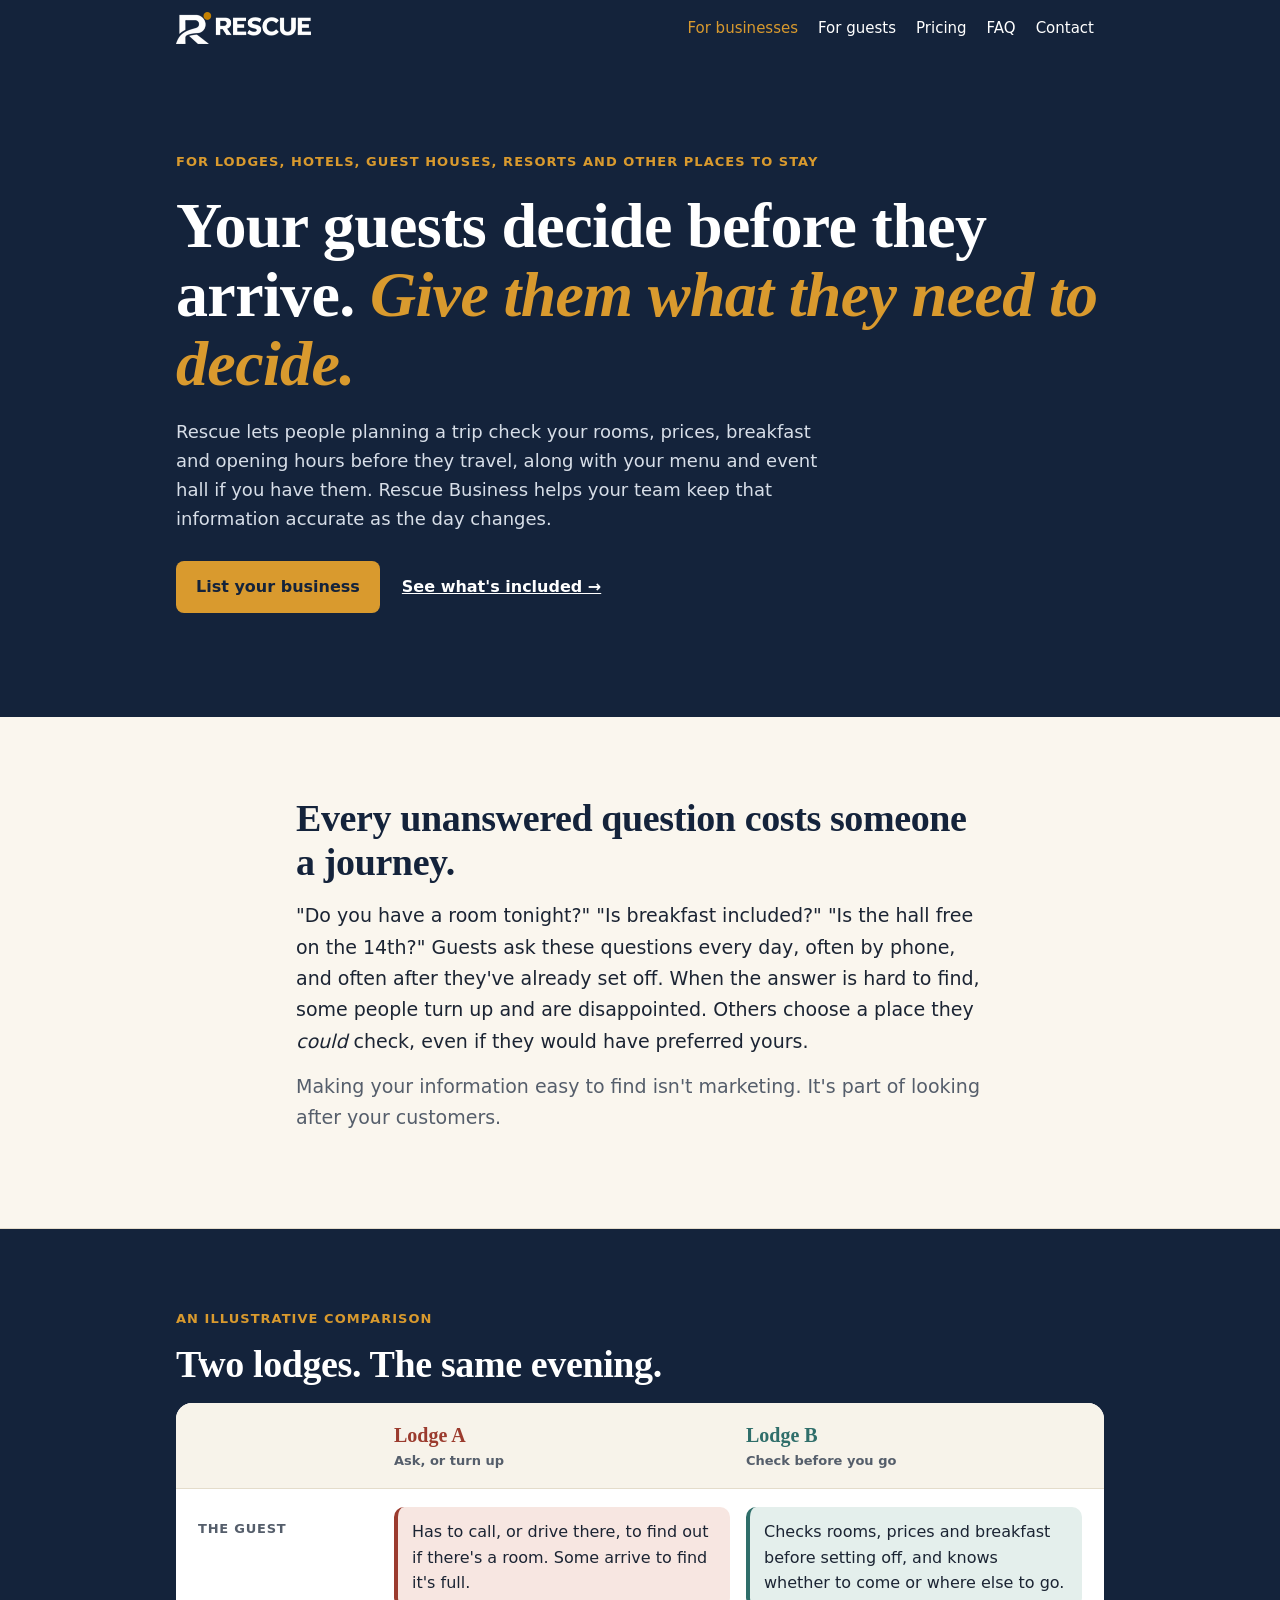
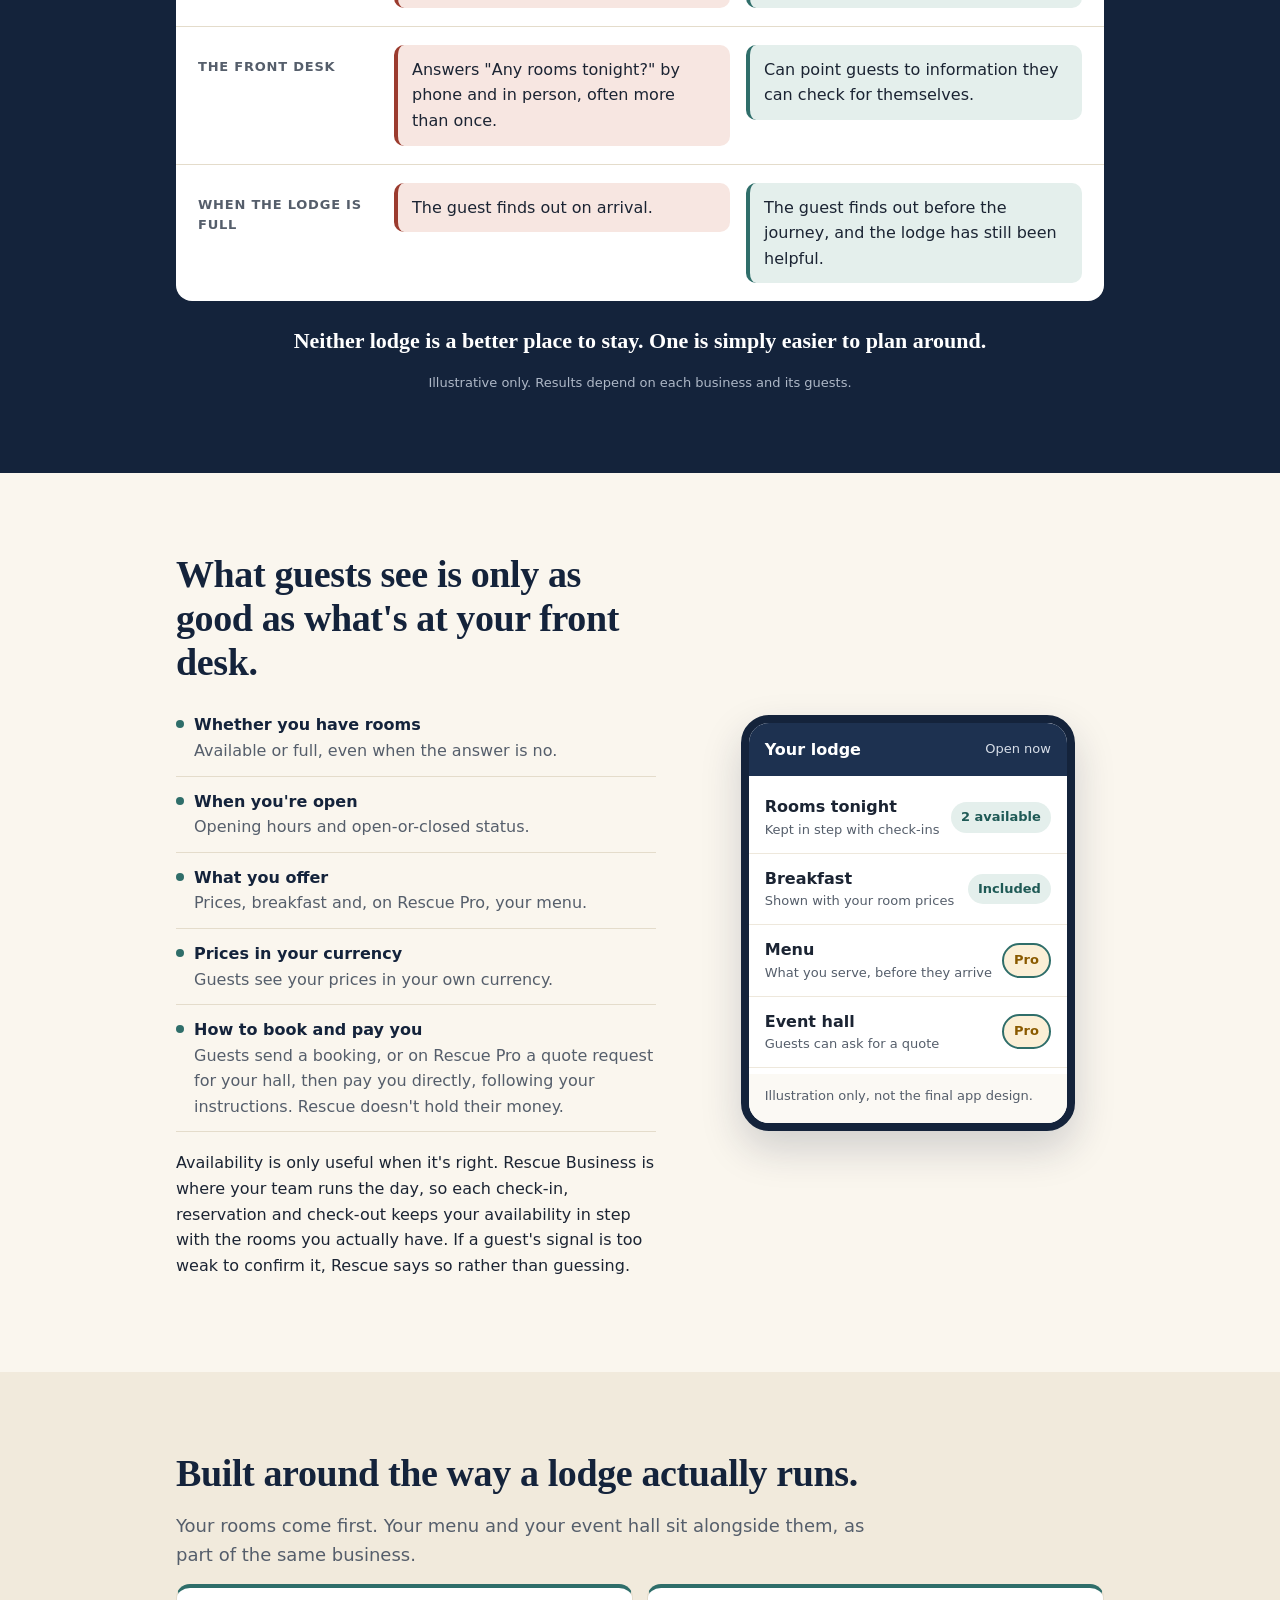
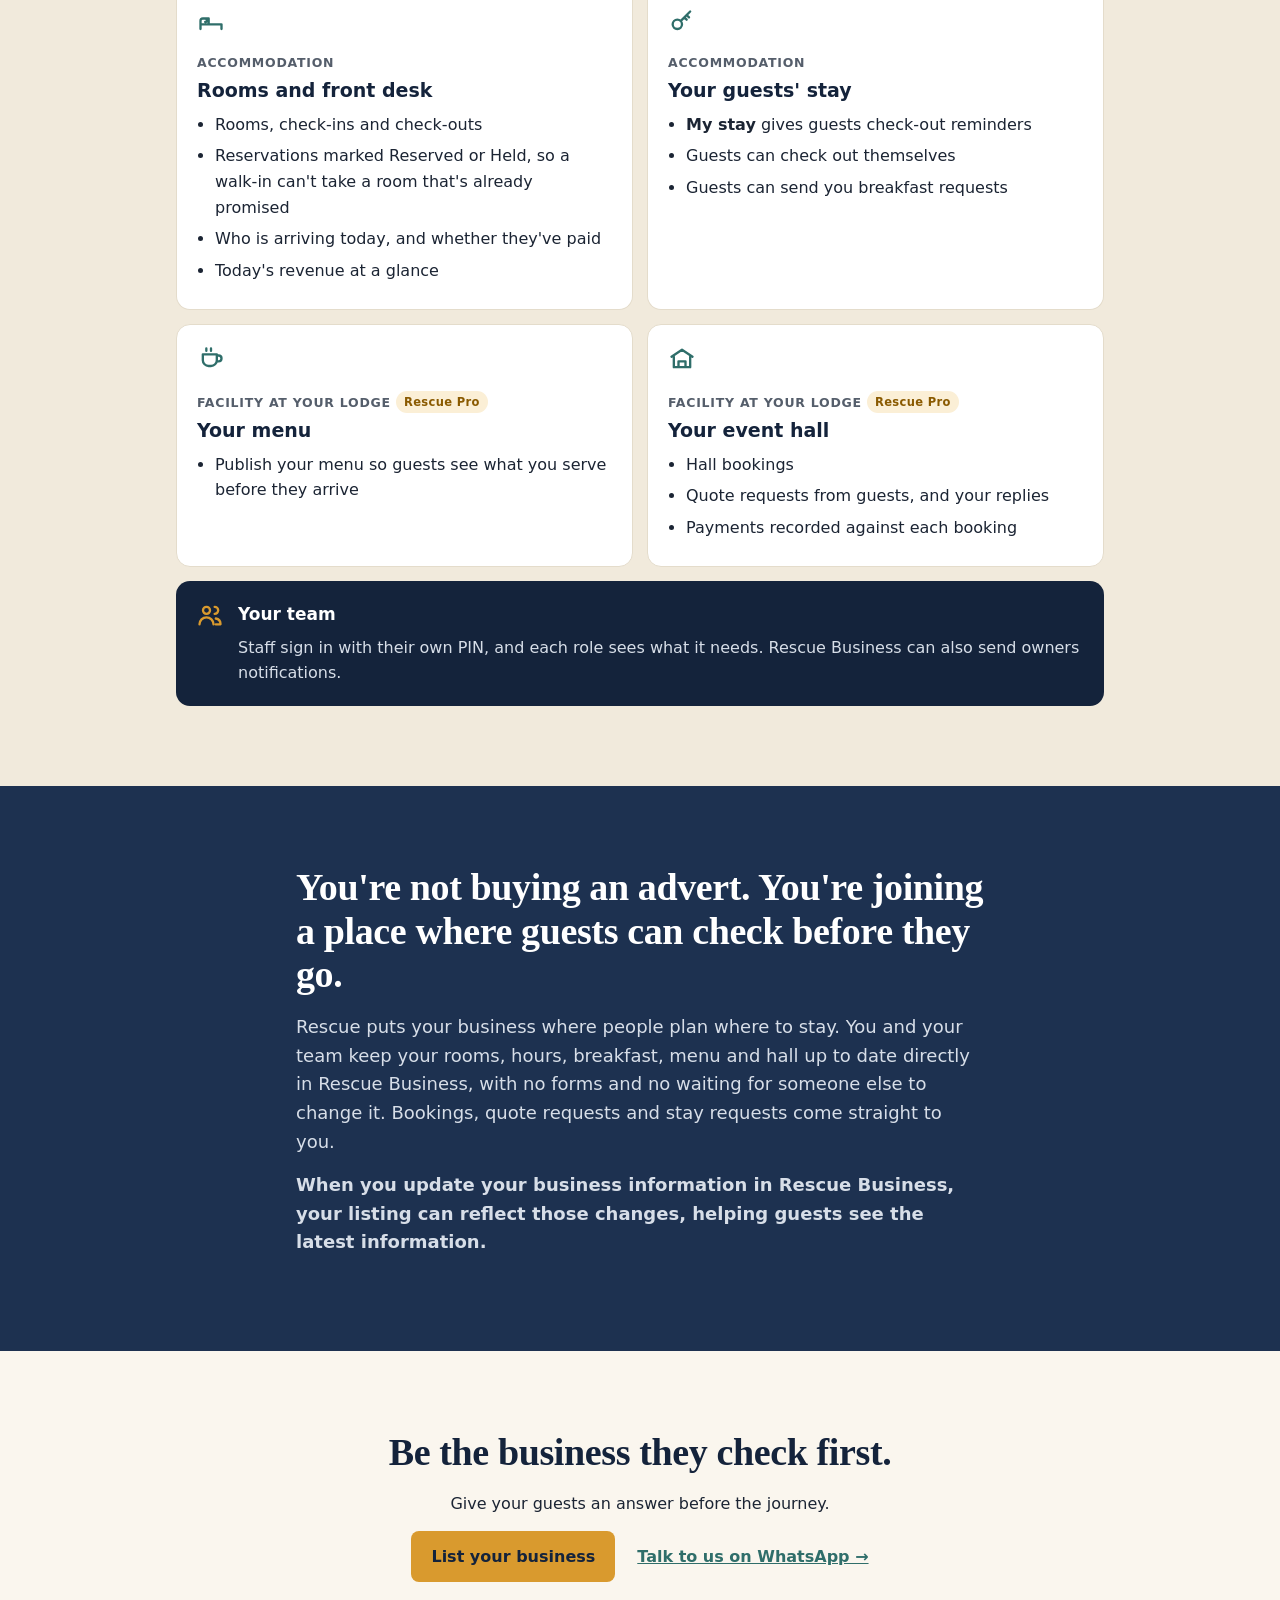
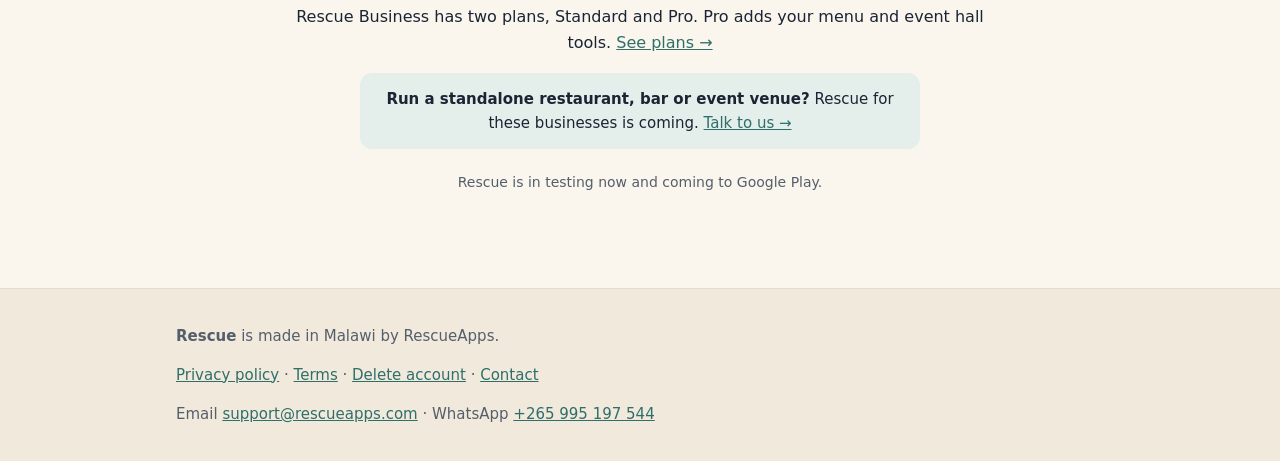
==== commit 3d1fd8cf: "Website v2: privacy policy for both apps, Business deletion, international copy Co-Authored-By: Clau" ====
--- a/businesses/index.html
+++ b/businesses/index.html
@@ -61,6 +61,7 @@
 <li><b>Whether you have rooms</b>Available or full, even when the answer is no.</li>
 <li><b>When you're open</b>Opening hours and open-or-closed status.</li>
 <li><b>What you offer</b>Prices, breakfast and, on Rescue Pro, your menu.</li>
+<li><b>Prices in your currency</b>Guests see your prices in your own currency.</li>
 <li><b>How to book and pay you</b>Guests send a booking, or on Rescue Pro a quote request for your hall, then pay you directly, following your instructions. Rescue doesn't hold their money.</li>
 </ul>
 <p>Availability is only useful when it's right. Rescue Business is where your team runs the day, so each check-in, reservation and check-out keeps your availability in step with the rooms you actually have. If a guest's signal is too weak to confirm it, Rescue says so rather than guessing.</p>
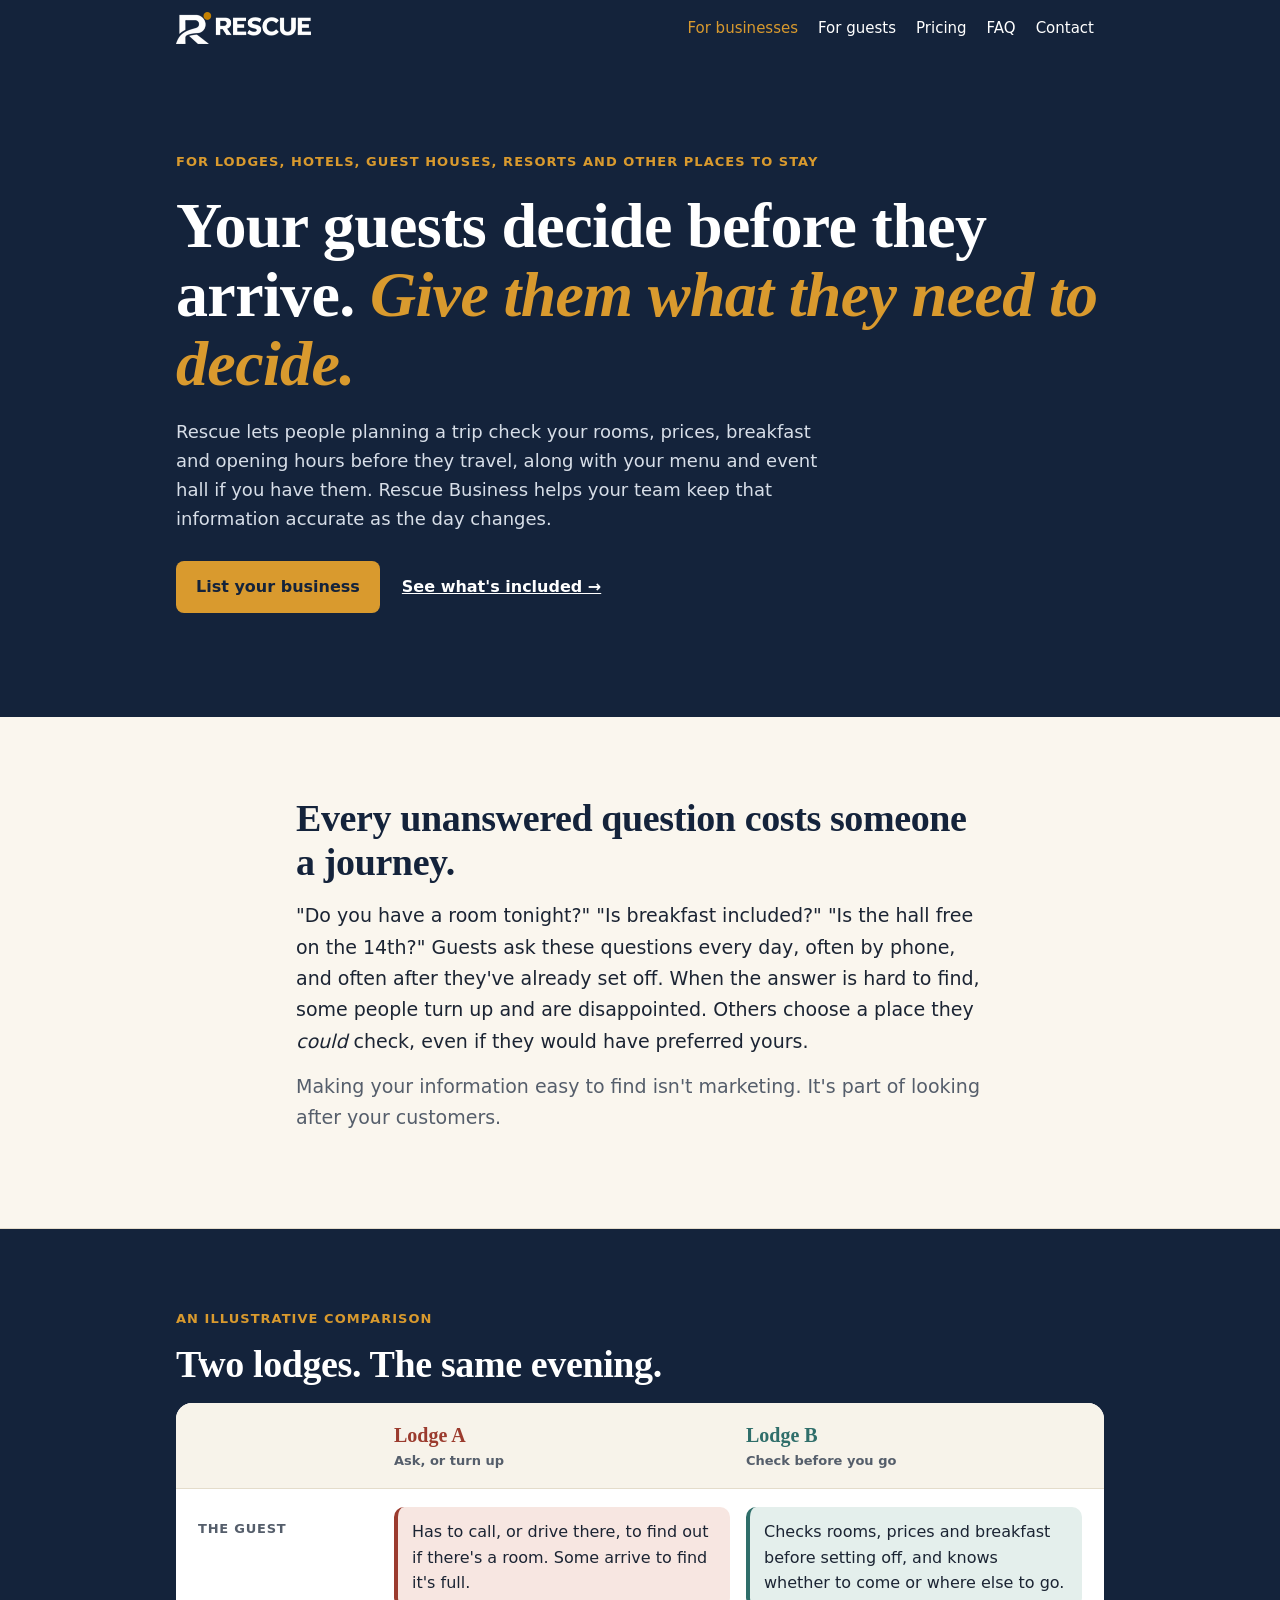
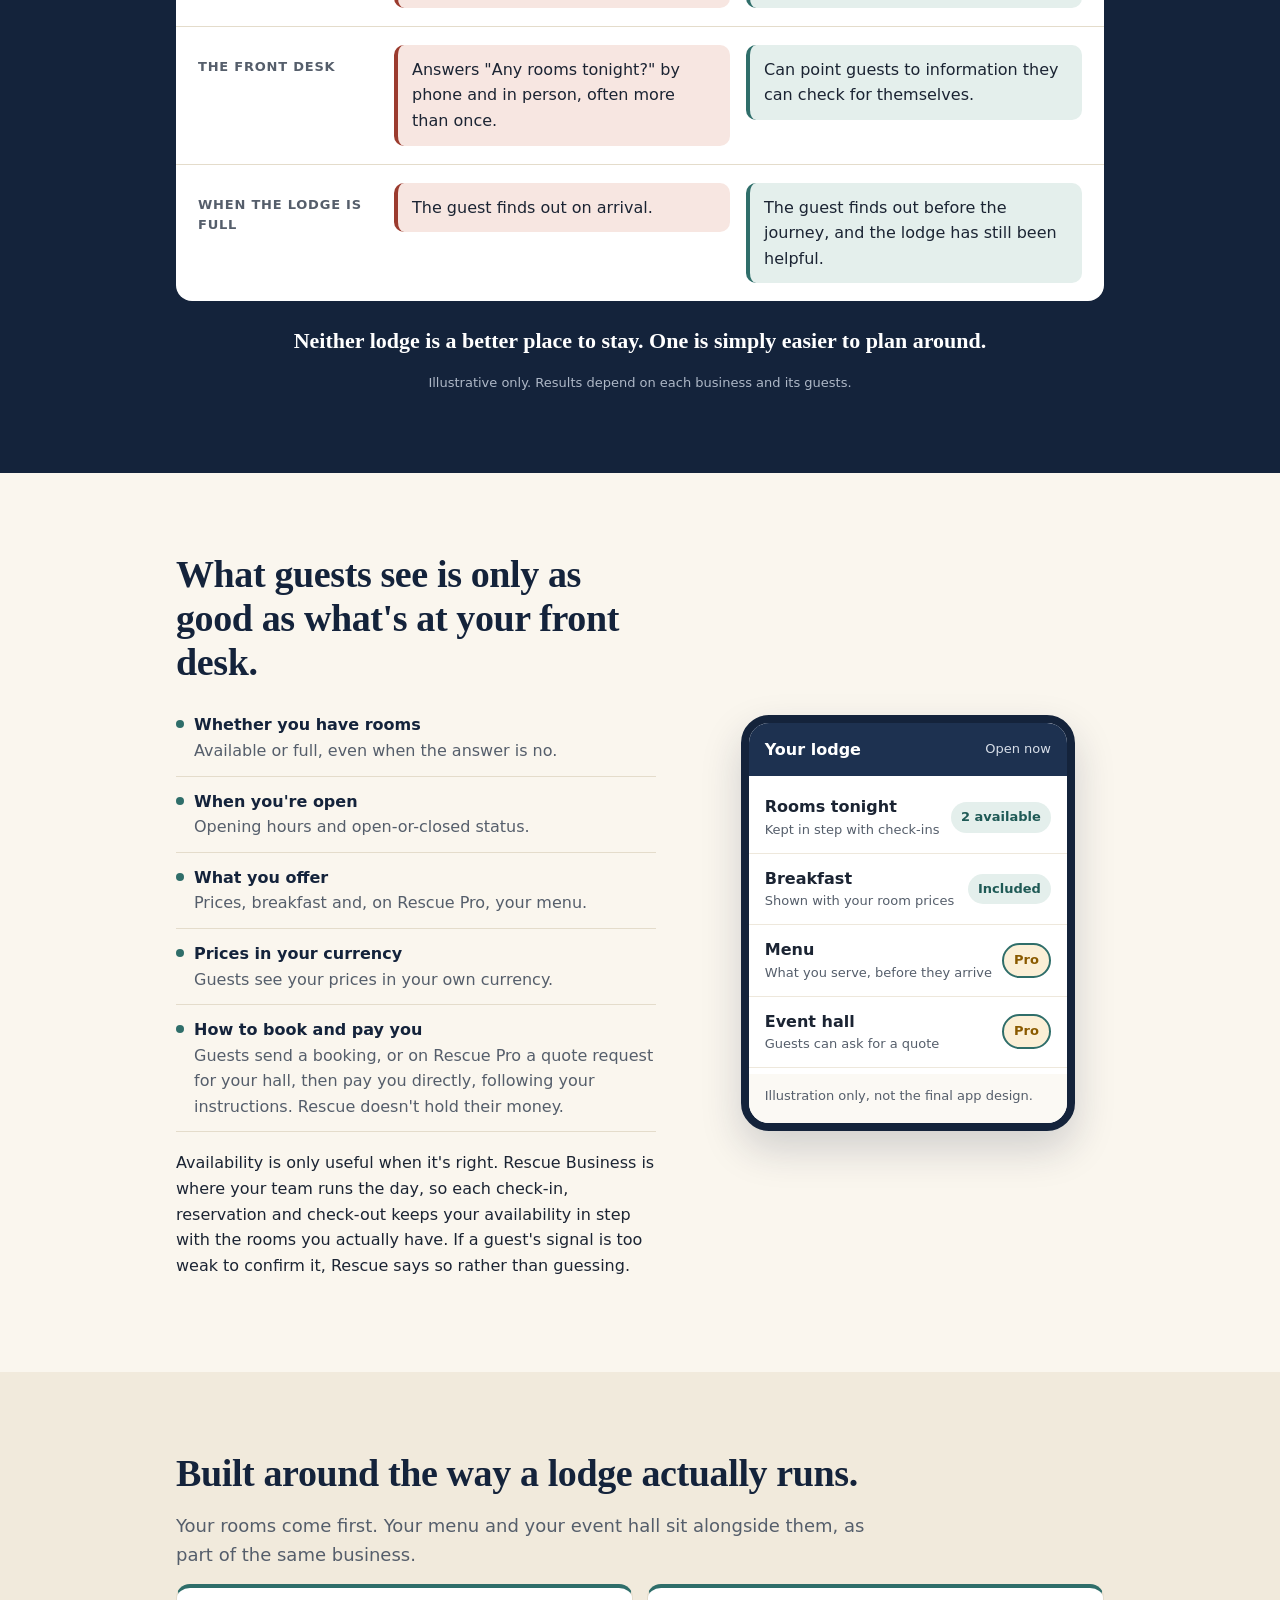
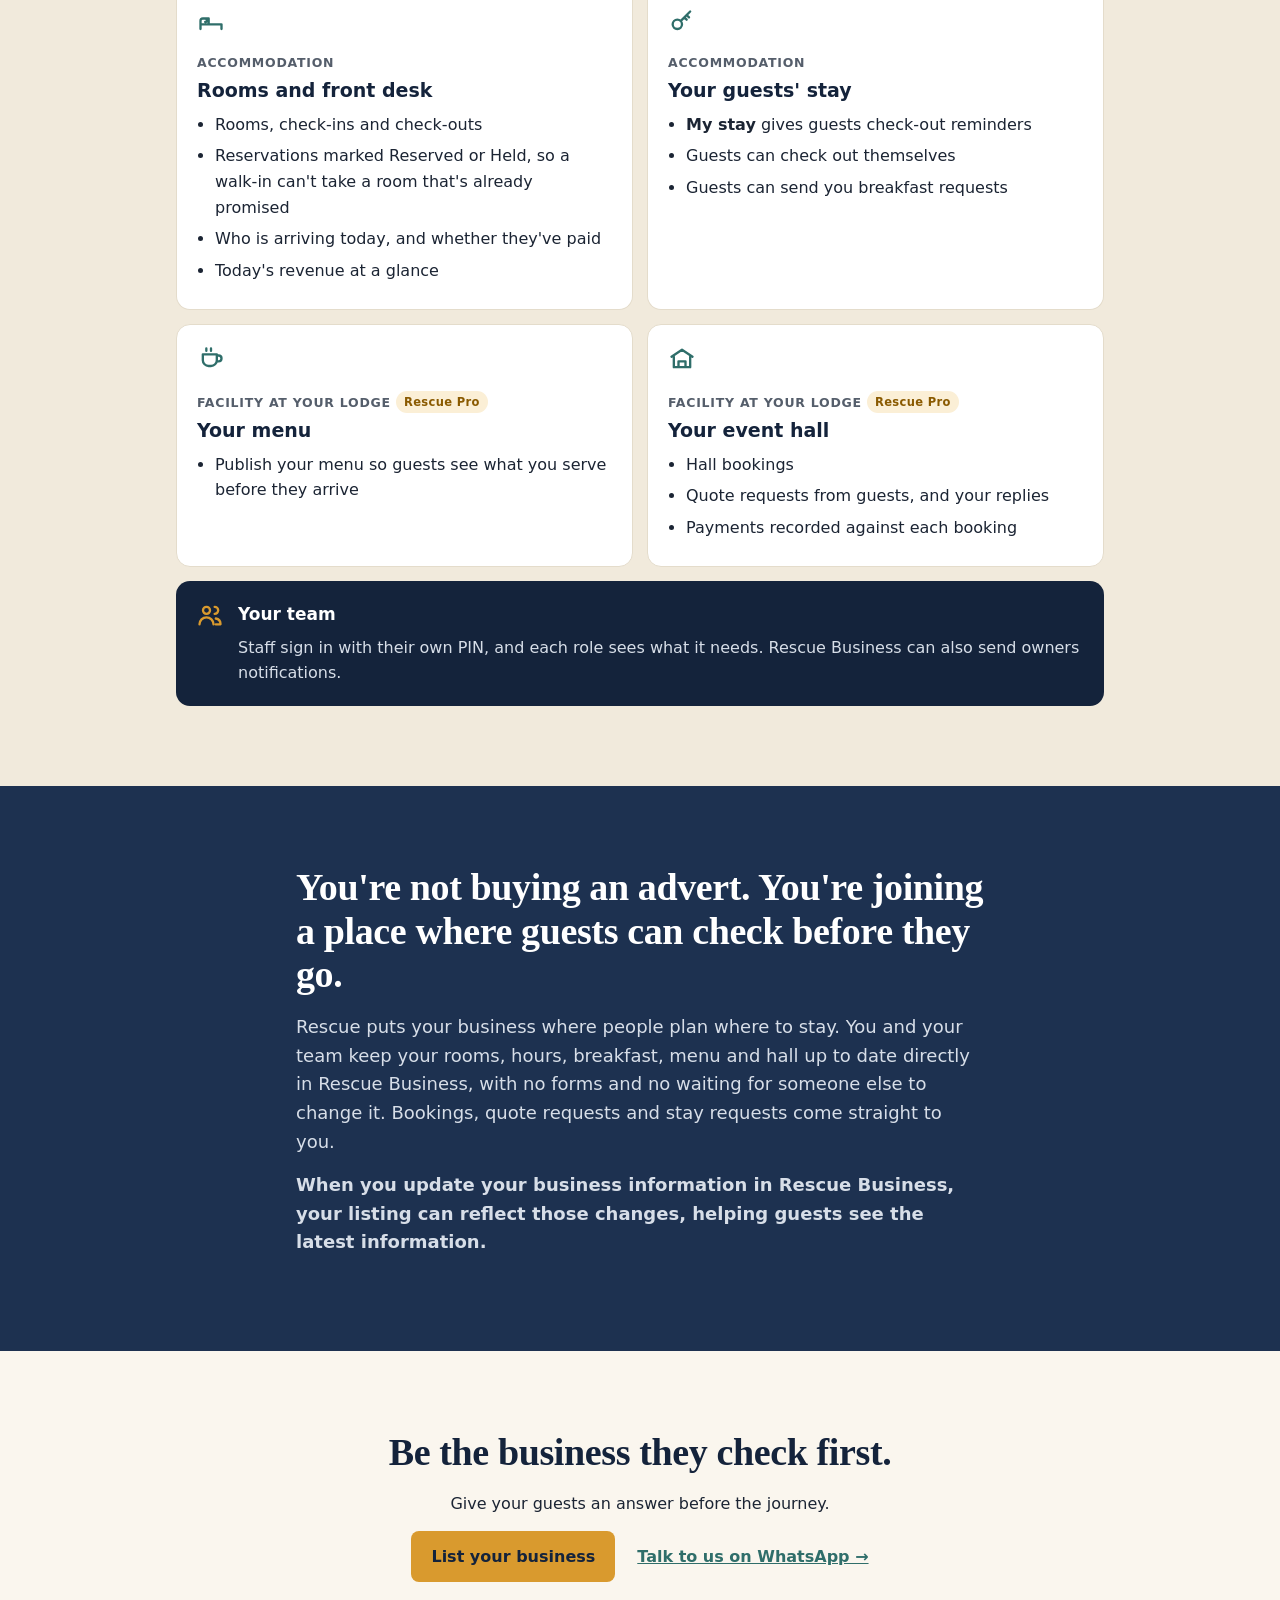
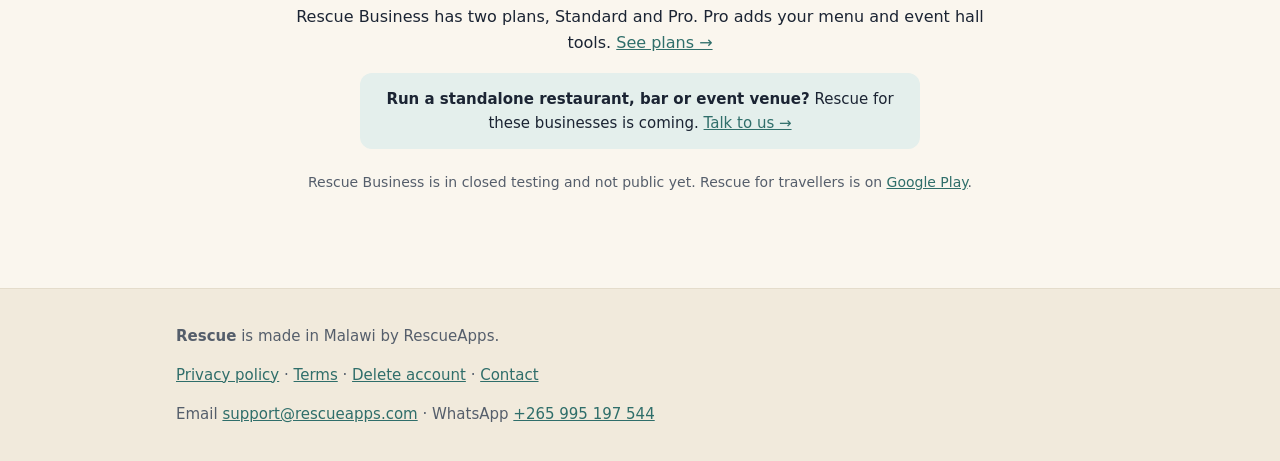
==== commit 4b07c66b: "Website: Rescue Guest is live on Google Play: official badge (home, guests, contact), FAQ 'Where can" ====
--- a/businesses/index.html
+++ b/businesses/index.html
@@ -4,13 +4,13 @@
 <meta charset="utf-8">
 <meta name="viewport" content="width=device-width, initial-scale=1">
 <title>Rescue Business – For lodges, hotels and places to stay</title>
-<meta name="description" content="Let guests check your rooms, prices and breakfast before they travel, and keep it accurate with Rescue Business. For lodges, hotels, guest houses and other places to stay in Malawi.">
+<meta name="description" content="Let guests check your rooms, prices and breakfast before they travel, and keep it accurate with Rescue Business. For lodges, hotels, guest houses and other places to stay in Southern and East Africa.">
 <link rel="canonical" href="https://rescueapps.com/businesses/">
 <meta name="theme-color" content="#14233B">
 <meta property="og:type" content="website">
 <meta property="og:site_name" content="Rescue">
 <meta property="og:title" content="Rescue Business – For lodges, hotels and places to stay">
-<meta property="og:description" content="Let guests check your rooms, prices and breakfast before they travel, and keep it accurate with Rescue Business. For lodges, hotels, guest houses and other places to stay in Malawi.">
+<meta property="og:description" content="Let guests check your rooms, prices and breakfast before they travel, and keep it accurate with Rescue Business. For lodges, hotels, guest houses and other places to stay in Southern and East Africa.">
 <meta property="og:url" content="https://rescueapps.com/businesses/">
 <meta property="og:image" content="https://rescueapps.com/assets/og.png">
 <link rel="icon" href="/assets/favicon.png" type="image/png" sizes="64x64">
@@ -19,7 +19,7 @@
 <link rel="stylesheet" href="/assets/home.css">
 <link rel="stylesheet" href="/assets/biz.css">
 <link rel="stylesheet" href="/assets/pages.css">
-<script type="application/ld+json">{"@context":"https://schema.org","@type":"SoftwareApplication","name":"Rescue Business","operatingSystem":"Android","applicationCategory":"BusinessApplication","description":"Run rooms, reservations, restaurant, bar and event bookings for a hospitality business in Malawi.","offers":[{"@type":"Offer","name":"Rescue Standard (Malawi)","price":"60000","priceCurrency":"MWK"},{"@type":"Offer","name":"Rescue Pro (Malawi)","price":"100000","priceCurrency":"MWK"},{"@type":"Offer","name":"Rescue Standard (outside Malawi)","price":"25","priceCurrency":"USD"},{"@type":"Offer","name":"Rescue Pro (outside Malawi)","price":"40","priceCurrency":"USD"}],"publisher":{"@type":"Organization","name":"RescueApps"}}</script>
+<script type="application/ld+json">{"@context":"https://schema.org","@type":"SoftwareApplication","name":"Rescue Business","operatingSystem":"Android","applicationCategory":"BusinessApplication","description":"Run rooms, reservations and front desk for lodges, hotels and other places to stay. Pro adds menus and event halls.","offers":[{"@type":"Offer","name":"Rescue Standard (Malawi)","price":"80000","priceCurrency":"MWK"},{"@type":"Offer","name":"Rescue Pro (Malawi)","price":"160000","priceCurrency":"MWK"},{"@type":"Offer","name":"Rescue Standard (outside Malawi)","price":"35","priceCurrency":"USD"},{"@type":"Offer","name":"Rescue Pro (outside Malawi)","price":"60","priceCurrency":"USD"}],"publisher":{"@type":"Organization","name":"RescueApps"}}</script>
 </head>
 <body>
 <a class="skip" href="#main">Skip to content</a>
@@ -113,7 +113,7 @@
 <div class="x-ctas"><a class="xb" href="https://wa.me/265995197544?text=Hi%20Rescue%2C%20I%27d%20like%20to%20list%20my%20business.">List your business</a><a class="xl light" href="https://wa.me/265995197544">Talk to us on WhatsApp →</a></div>
 <p class="b-plans">Rescue Business has two plans, Standard and Pro. Pro adds your menu and event hall tools. <a href="/pricing/">See plans →</a></p>
 <p class="b-future"><strong>Run a standalone restaurant, bar or event venue?</strong> Rescue for these businesses is coming. <a href="https://wa.me/265995197544">Talk to us →</a></p>
-<p class="x-status">Rescue is in testing now and coming to Google Play.</p>
+<p class="x-status">Rescue Business is in closed testing and not public yet. Rescue for travellers is on <a href="https://play.google.com/store/apps/details?id=com.rescue.app">Google Play</a>.</p>
 </div></section>
 </main>
 <footer class="foot"><div class="wrap">
--- a/assets/site.css
+++ b/assets/site.css
@@ -44,3 +44,5 @@
 .prose{max-width:760px}
 .foot{margin-top:40px;background:#fff;border-top:1px solid var(--border);padding:20px 0;font-size:15px;color:var(--muted)}
 main section.wrap .btn.alt,.panel .btn.alt{background:var(--dark);color:#fff}
+.gp{display:inline-block;line-height:0}.gp img{display:block;width:162px;max-width:100%;height:auto}
+.foot-legal{font-size:13px}
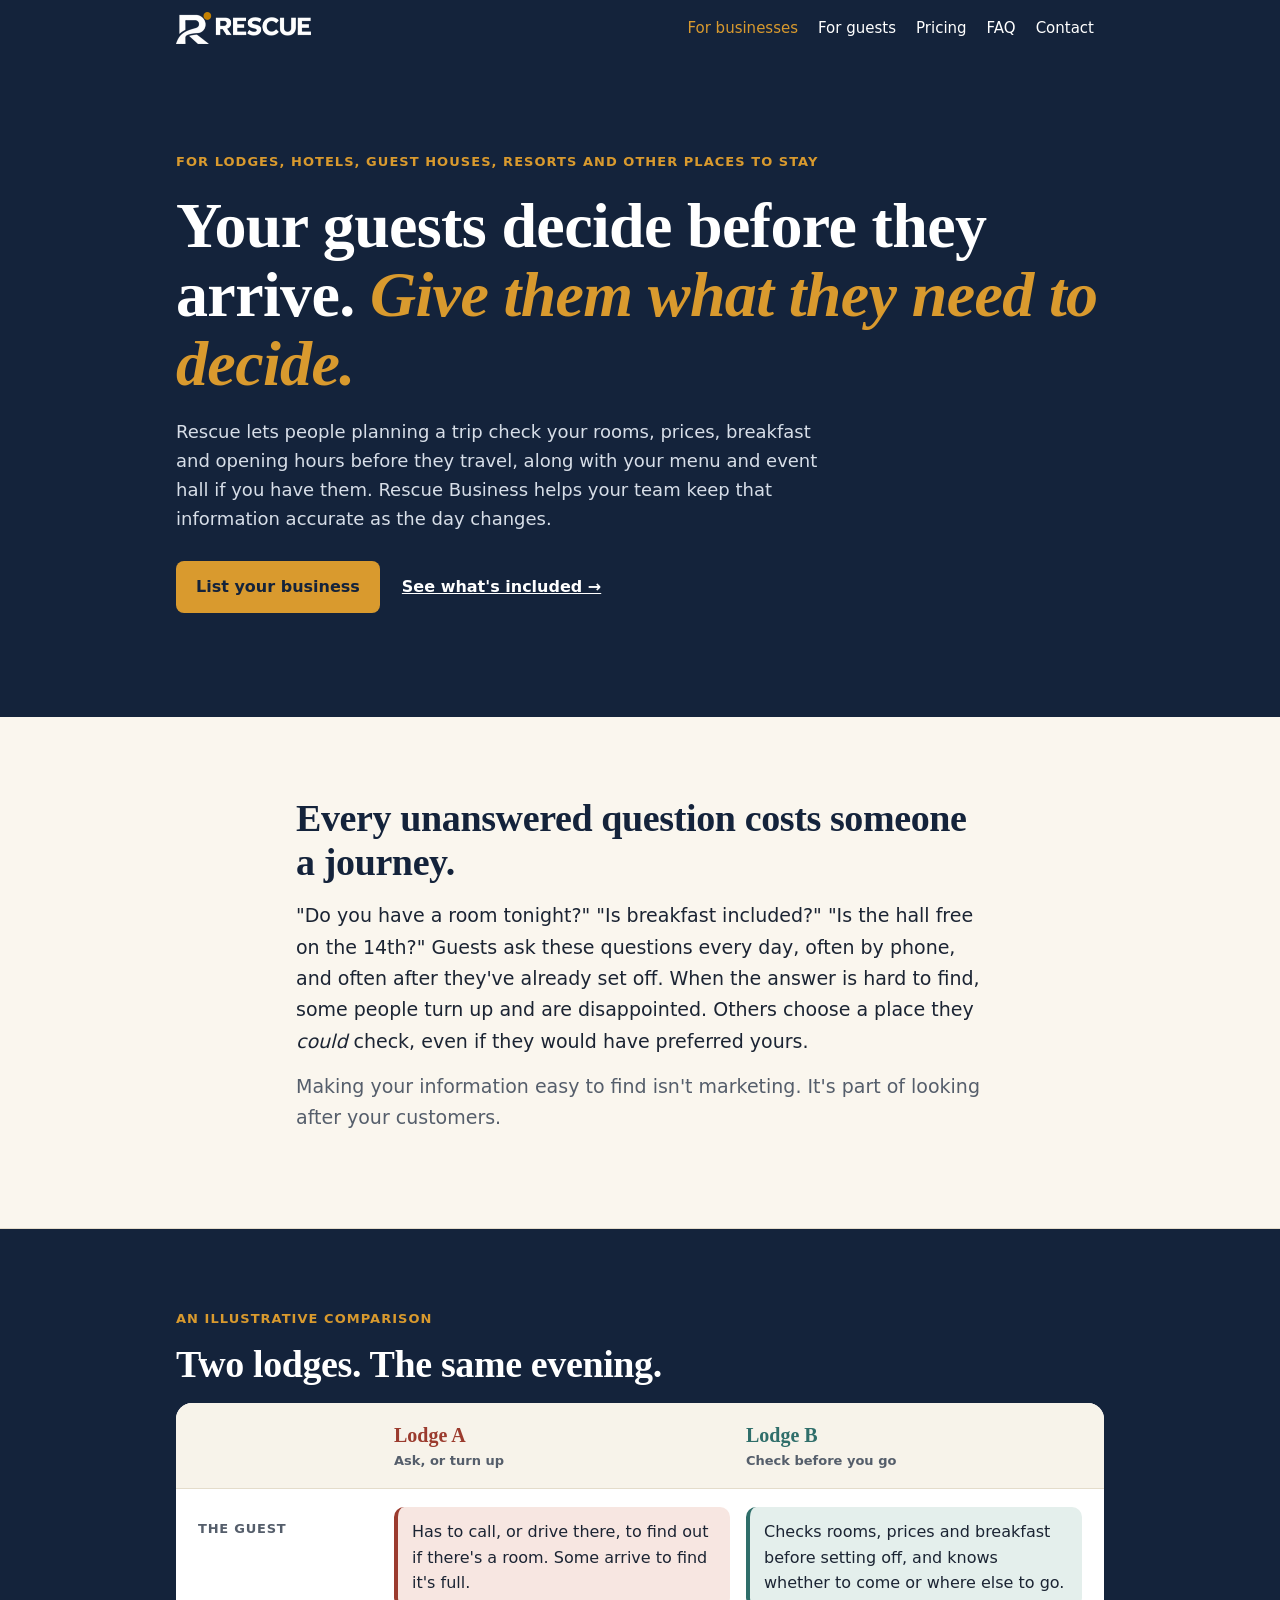
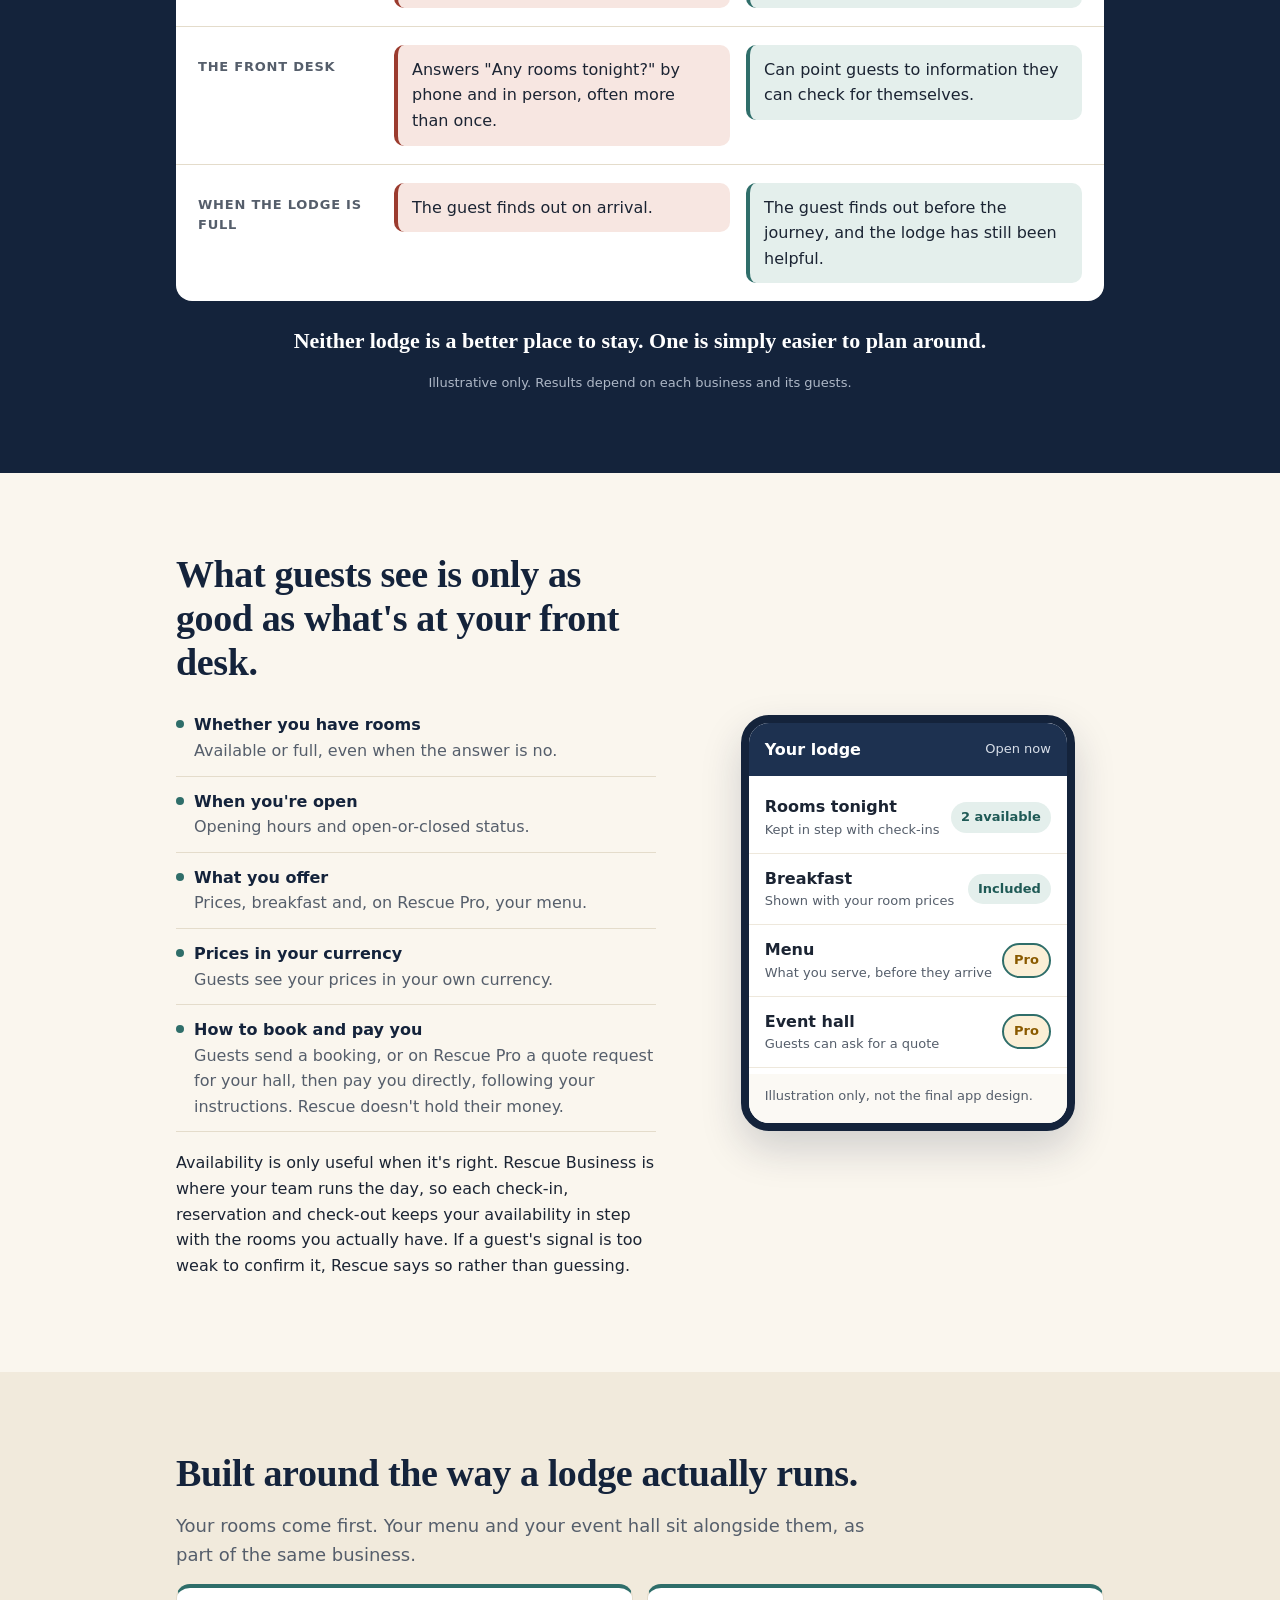
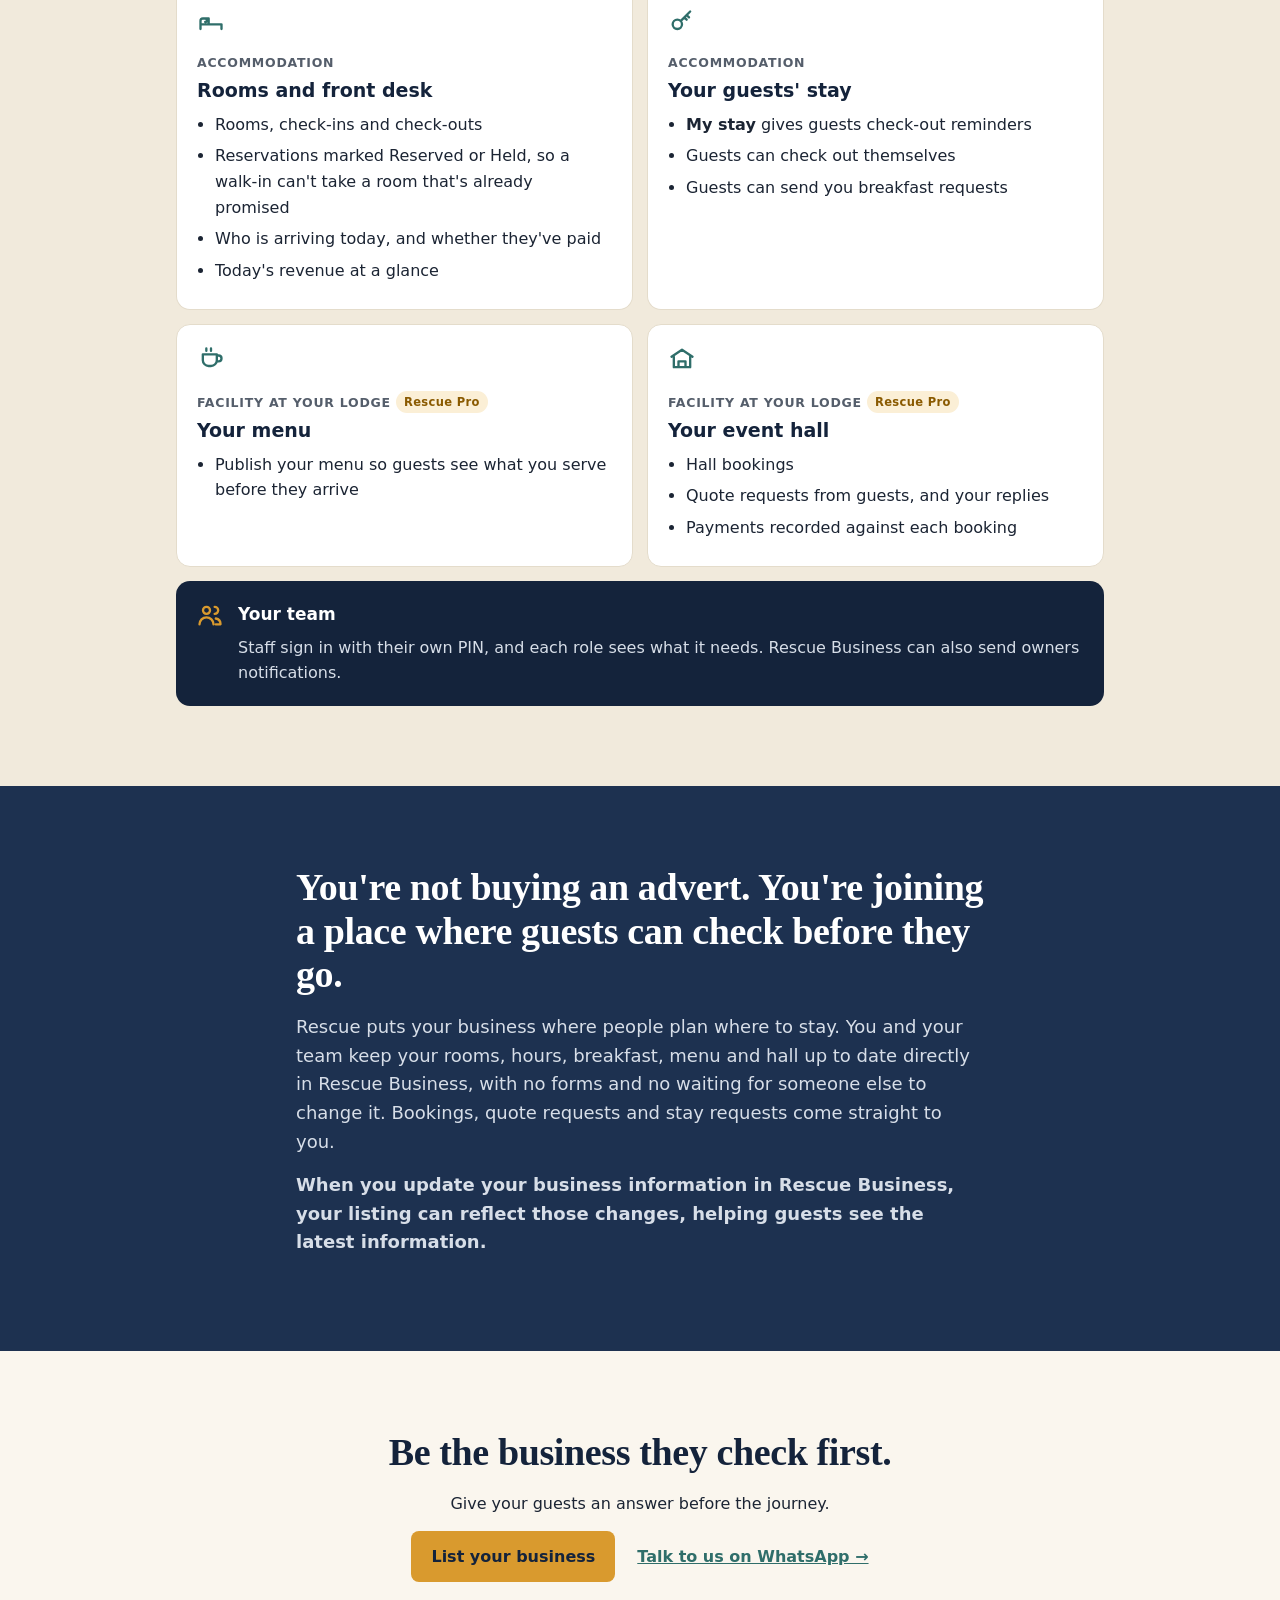
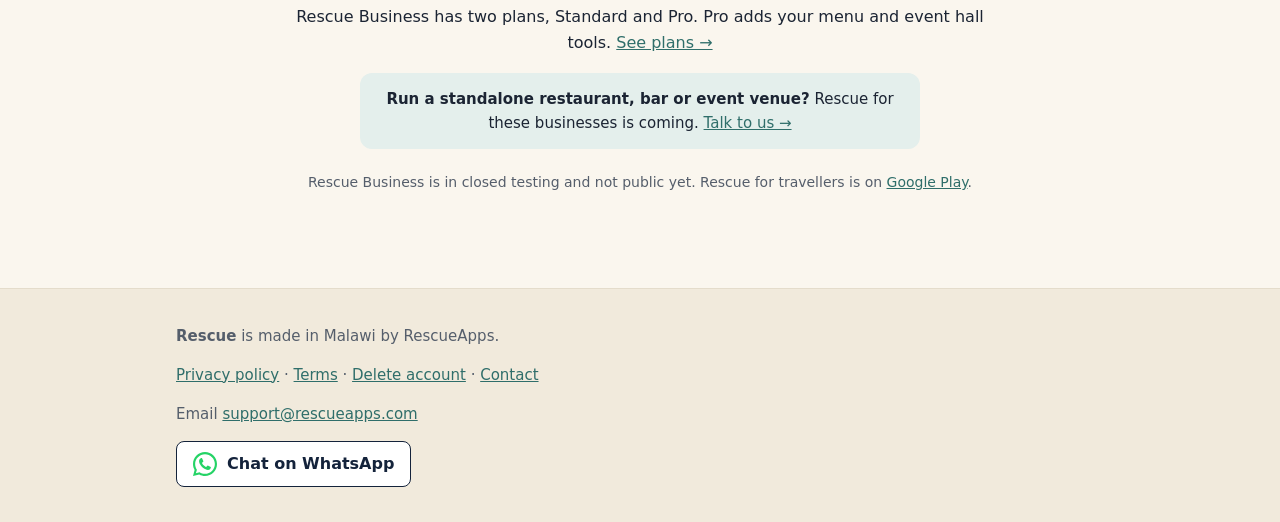
==== commit 070ef6fd: "Website: replace the visible WhatsApp number with an official 'Chat on WhatsApp' button (WhatsApp gl" ====
--- a/businesses/index.html
+++ b/businesses/index.html
@@ -119,7 +119,8 @@
 <footer class="foot"><div class="wrap">
 <p><strong>Rescue</strong> is made in Malawi by RescueApps.</p>
 <p><a href="/privacy-policy">Privacy policy</a> · <a href="/terms/">Terms</a> · <a href="/delete-account">Delete account</a> · <a href="/contact/">Contact</a></p>
-<p>Email <a href="mailto:support@rescueapps.com">support@rescueapps.com</a> · WhatsApp <a href="https://wa.me/265995197544">+265 995 197 544</a></p>
+<p>Email <a href="mailto:support@rescueapps.com">support@rescueapps.com</a></p>
+<p><a class="wa" href="https://wa.me/265995197544" rel="noopener"><img src="/assets/whatsapp-glyph.svg" alt="" width="24" height="24"><span>Chat on WhatsApp</span></a></p>
 </div></footer>
 </body>
 </html>
--- a/assets/site.css
+++ b/assets/site.css
@@ -46,3 +46,6 @@
 main section.wrap .btn.alt,.panel .btn.alt{background:var(--dark);color:#fff}
 .gp{display:inline-block;line-height:0}.gp img{display:block;width:162px;max-width:100%;height:auto}
 .foot-legal{font-size:13px}
+a.wa{display:inline-flex;align-items:center;gap:10px;background:#fff;color:#14233B;border:1.5px solid #14233B;border-radius:8px;padding:9px 16px;min-height:46px;font-size:16px;font-weight:700;line-height:1.2;text-decoration:none}
+a.wa img{display:block;flex:none;width:24px;height:24px}
+a.wa:hover{background:#F1EADC}a.wa:focus-visible{outline:3px solid #D99A2E;outline-offset:2px}
